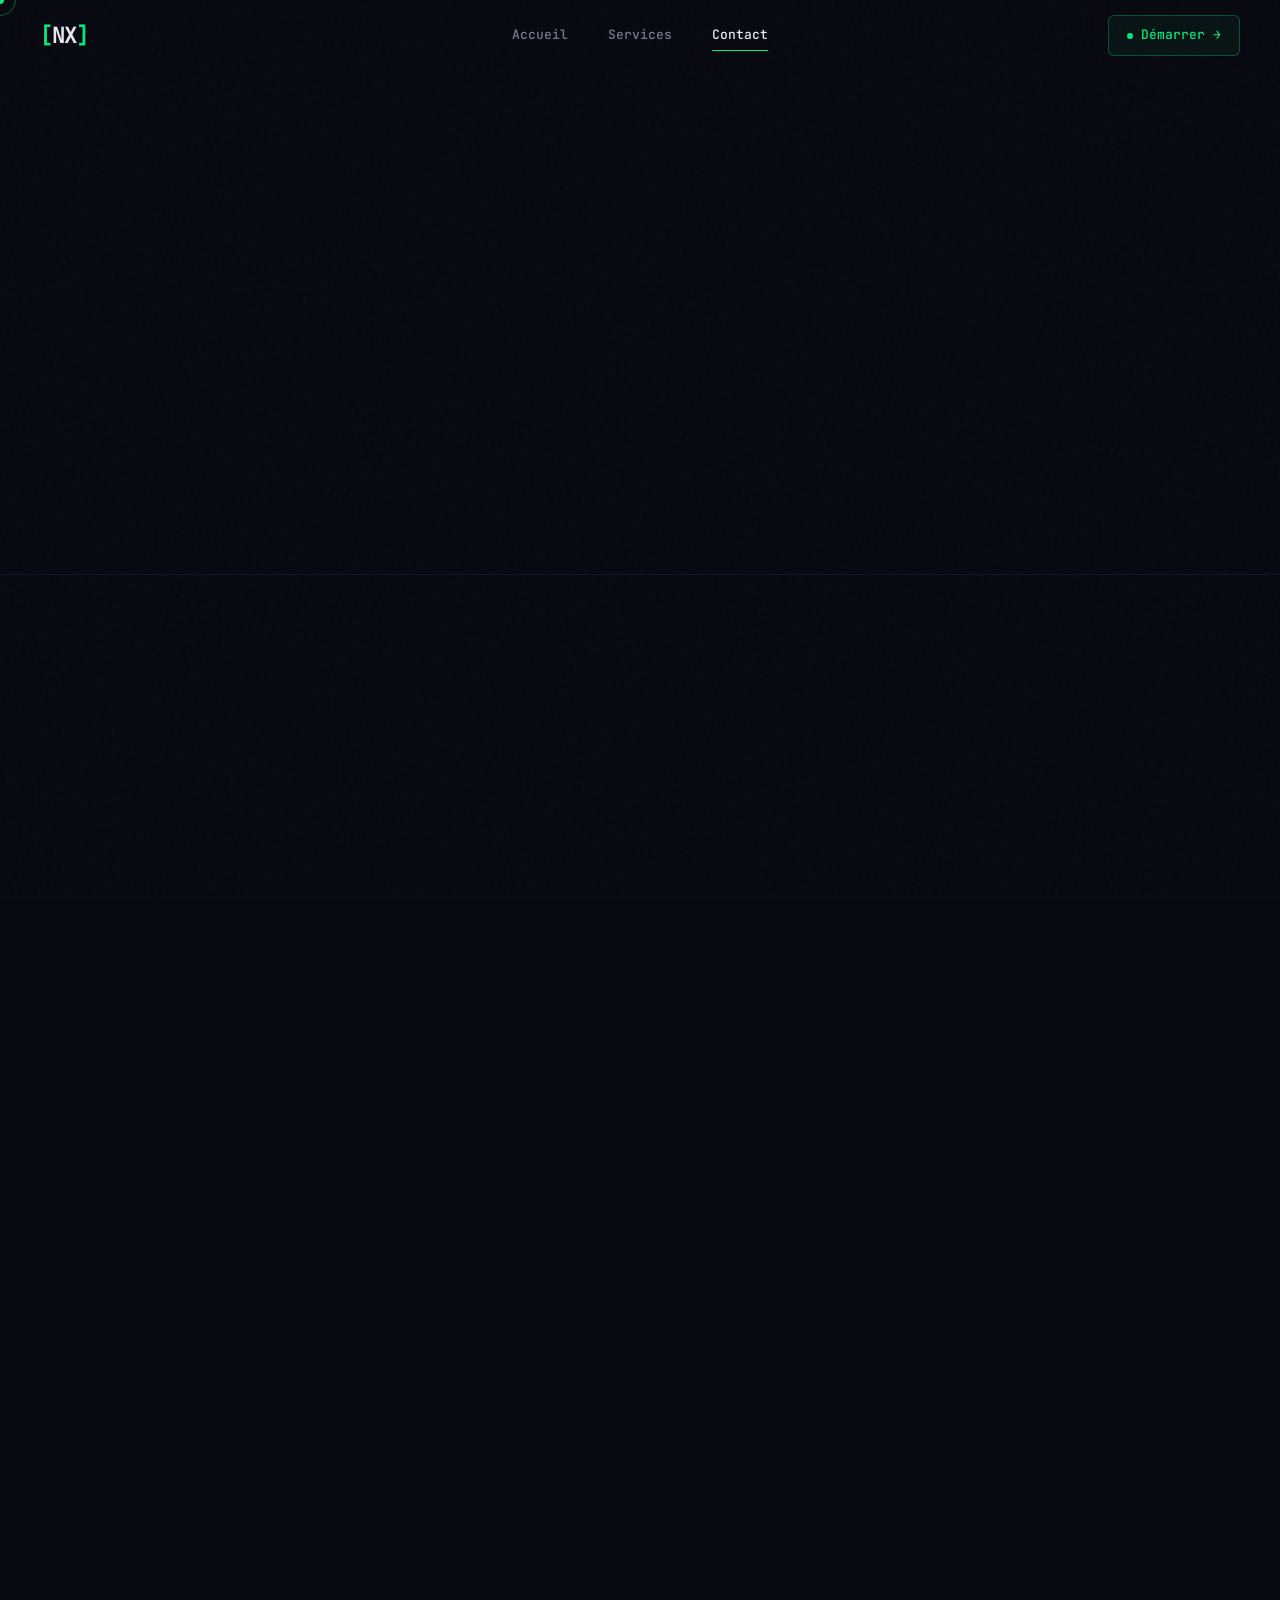
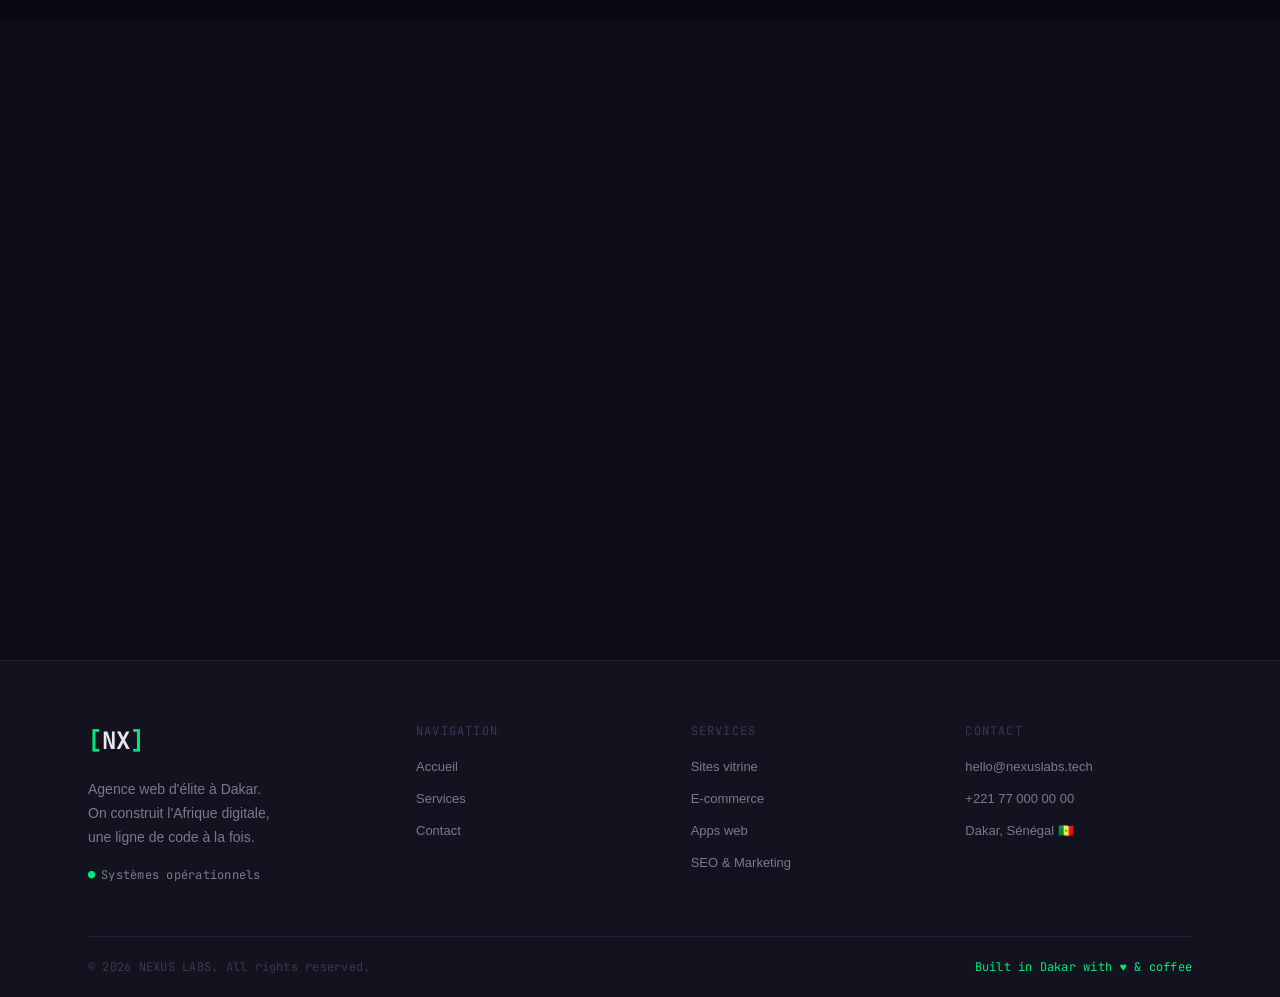
==== contact.html @ 418aa68a "Rename Contact.html to contact.html" ====
<!DOCTYPE html>
<html lang="fr">
<head>
  <meta charset="UTF-8"/>
  <meta name="viewport" content="width=device-width, initial-scale=1.0"/>
  <title>Contact — NEXUS LABS · Agence Web Dakar</title>
  <link rel="stylesheet" href="style.css"/>
  <link href="https://api.fontshare.com/v2/css?f[]=clash-display@400,500,600,700&f[]=cabinet-grotesk@300,400,500,700,800&display=swap" rel="stylesheet"/>
  <link href="https://fonts.googleapis.com/css2?family=JetBrains+Mono:wght@300;400;500;700&display=swap" rel="stylesheet"/>
</head>
<body>

<div class="cursor" id="cursor"></div>
<div class="cursor-follower" id="cursorFollower"></div>
<canvas id="bgCanvas"></canvas>
<div class="noise"></div>

<nav class="nav" id="nav">
  <a href="index.html" class="nav-logo"><span class="logo-bracket">[</span>NX<span class="logo-bracket">]</span></a>
  <div class="nav-center">
    <a href="index.html" class="nav-link">Accueil</a>
    <a href="services.html" class="nav-link">Services</a>
    <a href="contact.html" class="nav-link active">Contact</a>
  </div>
  <a href="contact.html" class="nav-cta"><span class="cta-dot"></span>Démarrer →</a>
  <button class="burger" id="burger">
    <div class="burger-lines"><span></span><span></span><span></span></div>
  </button>
</nav>

<div class="mobile-menu" id="mobileMenu">
  <div class="mobile-menu-inner">
    <a href="index.html" class="mob-link"><span class="mob-num">01.</span> Accueil</a>
    <a href="services.html" class="mob-link"><span class="mob-num">02.</span> Services</a>
    <a href="projets.html" class="mob-link"><span class="mob-num">03.</span> Projets</a>
    <a href="contact.html" class="mob-link"><span class="mob-num">04.</span> Contact</a>
    <a href="contact.html" class="mob-cta">Démarrer un projet →</a>
    <div class="mob-footer"><span class="mono-sm">hello@nexuslabs.tech</span></div>
  </div>
</div>

<!-- PAGE HERO -->
<section class="page-hero">
  <div class="container">
    <div class="ph-content">
      <div class="section-label reveal">
        <span class="mono-sm c-cyan">// contact</span>
        <span>Parlons de votre projet</span>
      </div>
      <h1 class="reveal delay-1">
        Construisons quelque chose<br/><em>d'extraordinaire.</em>
      </h1>
      <p class="ph-sub reveal delay-2">
        Réponse garantie sous 24h · Première consultation gratuite · Sans engagement
      </p>
    </div>
  </div>
</section>

<!-- CONTACT MAIN -->
<section class="section contact-section">
  <div class="container">
    <div class="contact-layout">

      <!-- FORM -->
      <div class="contact-form-box reveal">
        <div class="form-header">
          <span class="mono-sm c-green">// nouveau_projet.init()</span>
          <h3>Envoyez-nous un message</h3>
        </div>

        <form class="contact-form" id="contactForm" novalidate>
          <div class="field-row">
            <div class="field-group">
              <label class="field-label">
                <span class="mono-sm c-text2">prenom</span>
                <span class="req c-green">*</span>
              </label>
              <input type="text" name="prenom" placeholder="Votre prénom" required/>
            </div>
            <div class="field-group">
              <label class="field-label">
                <span class="mono-sm c-text2">nom</span>
                <span class="req c-green">*</span>
              </label>
              <input type="text" name="nom" placeholder="Votre nom" required/>
            </div>
          </div>

          <div class="field-group">
            <label class="field-label">
              <span class="mono-sm c-text2">email</span>
              <span class="req c-green">*</span>
            </label>
            <input type="email" name="email" placeholder="votre@email.com" required/>
          </div>

          <div class="field-group">
            <label class="field-label">
              <span class="mono-sm c-text2">telephone</span>
            </label>
            <input type="tel" name="tel" placeholder="+221 77 000 00 00"/>
          </div>

          <div class="field-group">
            <label class="field-label">
              <span class="mono-sm c-text2">service</span>
              <span class="req c-green">*</span>
            </label>
            <select name="service" required>
              <option value="" disabled selected>Choisir un service...</option>
              <option>Site vitrine</option>
              <option>E-commerce</option>
              <option>Application web</option>
              <option>SEO & Marketing</option>
              <option>Je ne sais pas encore</option>
            </select>
          </div>

          <div class="field-group">
            <label class="field-label">
              <span class="mono-sm c-text2">budget</span>
            </label>
            <select name="budget">
              <option value="" disabled selected>Fourchette budgétaire...</option>
              <option>250 000 – 500 000 FCFA</option>
              <option>500 000 – 1 000 000 FCFA</option>
              <option>Plus de 1 000 000 FCFA</option>
              <option>Je ne sais pas encore</option>
            </select>
          </div>

          <div class="field-group">
            <label class="field-label">
              <span class="mono-sm c-text2">message</span>
              <span class="req c-green">*</span>
            </label>
            <textarea name="message" rows="5" placeholder="Décrivez votre projet : votre activité, vos objectifs, ce que vous souhaitez accomplir..." required></textarea>
          </div>

          <button type="submit" class="btn btn-primary btn-full btn-lg" id="submitBtn">
            <span id="btnText">Envoyer le message</span>
            <svg viewBox="0 0 20 20" fill="none"><path d="M4 10h12M10 4l6 6-6 6" stroke="currentColor" stroke-width="1.8" stroke-linecap="round"/></svg>
          </button>
        </form>

        <div class="form-success" id="formSuccess">
          <div class="success-ring">
            <svg viewBox="0 0 60 60" fill="none"><circle cx="30" cy="30" r="28" stroke="var(--green)" stroke-width="2"/><path d="M18 30l9 9 15-18" stroke="var(--green)" stroke-width="2.5" stroke-linecap="round" stroke-linejoin="round"/></svg>
          </div>
          <h3>Message envoyé !</h3>
          <p>Notre équipe vous répondra dans les <span class="c-green">24 heures</span>. On a hâte de travailler avec vous.</p>
          <a href="index.html" class="btn btn-outline" style="margin-top:2rem">Retour à l'accueil</a>
        </div>
      </div>

      <!-- INFOS -->
      <div class="contact-sidebar">
        <div class="contact-info-block reveal delay-1">
          <div class="cib-icon">
            <svg viewBox="0 0 32 32" fill="none"><path d="M16 3a9 9 0 100 18A9 9 0 0016 3zm0 2a7 7 0 110 14A7 7 0 0116 5zM7 22c-2.8 1.8-4 4-4 6h26c0-2-1.2-4.2-4-6" stroke="currentColor" stroke-width="1.6"/></svg>
          </div>
          <div>
            <strong>Parler à un expert</strong>
            <p>Échangez directement avec notre équipe technique pour discuter de la faisabilité de votre projet.</p>
          </div>
        </div>

        <div class="contact-channels reveal delay-2">
          <a href="tel:+221770000000" class="channel-btn">
            <div class="channel-icon">
              <svg viewBox="0 0 24 24" fill="none"><path d="M22 16.9v3a2 2 0 01-2.2 2A19.8 19.8 0 012.1 4.2 2 2 0 014.1 2h3a2 2 0 012 1.7c.1 1 .4 2 .7 2.8a2 2 0 01-.4 2.1L8.1 9.9a16 16 0 006 6l1.3-1.3a2 2 0 012.1-.4c.8.4 1.8.6 2.8.7A2 2 0 0122 16.9z" stroke="currentColor" stroke-width="1.6"/></svg>
            </div>
            <div>
              <strong>Téléphone</strong>
              <span class="mono-sm">+221 77 000 00 00</span>
            </div>
            <span class="channel-arrow">→</span>
          </a>

          <a href="mailto:hello@nexuslabs.tech" class="channel-btn">
            <div class="channel-icon">
              <svg viewBox="0 0 24 24" fill="none"><path d="M4 4h16c1.1 0 2 .9 2 2v12c0 1.1-.9 2-2 2H4c-1.1 0-2-.9-2-2V6c0-1.1.9-2 2-2z" stroke="currentColor" stroke-width="1.6"/><path d="M22 6l-10 7L2 6" stroke="currentColor" stroke-width="1.6"/></svg>
            </div>
            <div>
              <strong>Email</strong>
              <span class="mono-sm">hello@nexuslabs.tech</span>
            </div>
            <span class="channel-arrow">→</span>
          </a>

          <a href="#" class="channel-btn">
            <div class="channel-icon">
              <svg viewBox="0 0 24 24" fill="none"><path d="M21 11.5a8.4 8.4 0 01-.9 3.8 8.5 8.5 0 01-7.6 4.7 8.4 8.4 0 01-3.8-.9L3 21l1.9-5.7a8.4 8.4 0 01-.9-3.8 8.5 8.5 0 014.7-7.6 8.4 8.4 0 013.8-.9h.5a8.5 8.5 0 018 8v.5z" stroke="currentColor" stroke-width="1.6"/></svg>
            </div>
            <div>
              <strong>WhatsApp</strong>
              <span class="mono-sm">Message instantané</span>
            </div>
            <span class="channel-arrow">→</span>
          </a>
        </div>

        <div class="availability-card reveal delay-3">
          <div class="avail-header mono-sm">
            <span class="c-green">●</span> Disponibilité actuelle
          </div>
          <div class="avail-body">
            <div class="avail-row">
              <span>Lundi – Vendredi</span>
              <span class="c-green mono-sm">08h – 18h</span>
            </div>
            <div class="avail-row">
              <span>Samedi</span>
              <span class="c-yellow mono-sm">09h – 14h</span>
            </div>
            <div class="avail-row">
              <span>Dimanche</span>
              <span class="c-text2 mono-sm">Fermé</span>
            </div>
          </div>
          <div class="avail-note mono-sm">
            ⚡ Réponse email garantie sous 24h
          </div>
        </div>

        <div class="location-card reveal delay-4">
          <div class="loc-header mono-sm c-text2">// location</div>
          <div class="loc-body">
            <svg viewBox="0 0 24 24" fill="none" width="18" height="18"><path d="M21 10c0 7-9 13-9 13s-9-6-9-13a9 9 0 1118 0z" stroke="var(--green)" stroke-width="1.6"/><circle cx="12" cy="10" r="3" stroke="var(--green)" stroke-width="1.6"/></svg>
            <span>Dakar, Sénégal 🇸🇳</span>
          </div>
          <p class="mono-sm" style="font-size:11px;color:var(--text2);margin-top:8px">Nous travaillons avec des clients partout en Afrique de l'Ouest et au-delà.</p>
        </div>
      </div>
    </div>
  </div>
</section>

<!-- FAQ -->
<section class="section faq-section">
  <div class="container">
    <div class="section-head">
      <div class="section-label reveal">
        <span class="mono-sm c-violet">// FAQ</span>
        <span>Questions fréquentes</span>
      </div>
      <h2 class="section-title reveal delay-1">On répond à<br/><em>tout.</em></h2>
    </div>
    <div class="faq-grid">
      <div class="faq-item reveal">
        <button class="faq-q" onclick="toggleFaq(this)">
          Combien de temps prend la création d'un site ?
          <span class="faq-ico">+</span>
        </button>
        <div class="faq-ans">
          <p>Site vitrine : 2–3 semaines. E-commerce : 3–5 semaines. Application sur-mesure : défini lors du kick-off. On respecte toujours les délais contractuels — c'est notre réputation.</p>
        </div>
      </div>
      <div class="faq-item reveal delay-1">
        <button class="faq-q" onclick="toggleFaq(this)">
          Je peux modifier mon site moi-même après livraison ?
          <span class="faq-ico">+</span>
        </button>
        <div class="faq-ans">
          <p>Absolument. Chaque site est livré avec un CMS intuitif. Formation complète incluse dans tous les forfaits. Vous n'avez besoin d'aucune compétence technique pour mettre à jour vos contenus.</p>
        </div>
      </div>
      <div class="faq-item reveal delay-2">
        <button class="faq-q" onclick="toggleFaq(this)">
          Vous acceptez le paiement en plusieurs fois ?
          <span class="faq-ico">+</span>
        </button>
        <div class="faq-ans">
          <p>Oui. Acompte 50% au démarrage, solde à la livraison. Pour les projets importants, un échelonnement en 3 paiements peut être négocié. On accepte Wave, Orange Money et virement bancaire.</p>
        </div>
      </div>
      <div class="faq-item reveal delay-3">
        <button class="faq-q" onclick="toggleFaq(this)">
          Travaillez-vous hors de Dakar / hors du Sénégal ?
          <span class="faq-ico">+</span>
        </button>
        <div class="faq-ans">
          <p>Oui. On travaille avec des clients dans tout le Sénégal et en Afrique de l'Ouest. Toute la coordination se fait via WhatsApp, Zoom ou Notion. La distance n'a jamais été un obstacle.</p>
        </div>
      </div>
      <div class="faq-item reveal delay-4">
        <button class="faq-q" onclick="toggleFaq(this)">
          Que comprend le support après livraison ?
          <span class="faq-ico">+</span>
        </button>
        <div class="faq-ans">
          <p>Chaque forfait inclut une période de support (1, 3 ou 12 mois selon le plan). On propose ensuite des contrats de maintenance mensuelle : mises à jour sécurité, backups, hébergement et modifications mineures.</p>
        </div>
      </div>
      <div class="faq-item reveal delay-5">
        <button class="faq-q" onclick="toggleFaq(this)">
          Mon site sera-t-il visible sur Google rapidement ?
          <span class="faq-ico">+</span>
        </button>
        <div class="faq-ans">
          <p>Le SEO de base est inclus dans tous les forfaits (structure, balises, sitemap, vitesse). Pour des résultats en première page, notre service SEO mensuel optimise et propulse votre site progressivement.</p>
        </div>
      </div>
    </div>
  </div>
</section>

<footer class="footer">
  <div class="container">
    <div class="footer-grid">
      <div class="footer-brand">
        <div class="foot-logo"><span class="logo-bracket">[</span>NX<span class="logo-bracket">]</span></div>
        <p>Agence web d'élite à Dakar.<br/>On construit l'Afrique digitale,<br/>une ligne de code à la fois.</p>
        <div class="foot-badge mono-sm"><span class="c-green">●</span> Systèmes opérationnels</div>
      </div>
      <div class="footer-col">
        <div class="foot-label mono-sm">Navigation</div>
        <a href="index.html">Accueil</a><a href="services.html">Services</a><a href="contact.html">Contact</a>
      </div>
      <div class="footer-col">
        <div class="foot-label mono-sm">Services</div>
        <a href="services.html">Sites vitrine</a><a href="services.html">E-commerce</a><a href="services.html">Apps web</a><a href="services.html">SEO & Marketing</a>
      </div>
      <div class="footer-col">
        <div class="foot-label mono-sm">Contact</div>
        <a href="mailto:hello@nexuslabs.tech">hello@nexuslabs.tech</a>
        <a href="tel:+221770000000">+221 77 000 00 00</a>
        <span>Dakar, Sénégal 🇸🇳</span>
      </div>
    </div>
    <div class="footer-bottom">
      <span class="mono-sm">© 2026 NEXUS LABS. All rights reserved.</span>
      <span class="mono-sm c-green">Built in Dakar with ♥ &amp; coffee</span>
    </div>
  </div>
</footer>

<script src="main.js"></script>
</body>
</html>
---- style.css ----
/* =====================================================
   NEXUS LABS — style.css
   Aesthetic: Cyber-noir · Dev Studio Elite · Dakar
   Fonts: Clash Display + Cabinet Grotesk + JetBrains Mono
   ===================================================== */

:root {
  --bg:       #080810;
  --bg2:      #0d0d18;
  --bg3:      #111120;
  --surface:  #13131f;
  --surface2: #1a1a2a;
  --surface3: #20202e;
  --green:    #00e87a;
  --green2:   #00ff88;
  --cyan:     #00cfff;
  --violet:   #7c6af7;
  --violet2:  #a594ff;
  --yellow:   #ffd166;
  --red:      #ff4e6a;
  --text:     #e8e6f0;
  --text2:    #7a7890;
  --text3:    #3a3850;
  --border:   rgba(124,106,247,0.12);
  --border2:  rgba(124,106,247,0.25);
  --glow-g:   rgba(0,232,122,0.15);
  --glow-v:   rgba(124,106,247,0.15);
  --glow-c:   rgba(0,207,255,0.15);
}

*, *::before, *::after { box-sizing: border-box; margin: 0; padding: 0; }
html { scroll-behavior: smooth; }

body {
  background: var(--bg);
  color: var(--text);
  font-family: 'Cabinet Grotesk', 'DM Sans', sans-serif;
  font-size: 16px;
  line-height: 1.7;
  overflow-x: hidden;
  cursor: none;
}

@media (max-width: 768px) { body { cursor: auto; } }

a { color: inherit; text-decoration: none; }
img { max-width: 100%; }
pre { font-family: 'JetBrains Mono', monospace; }

/* TYPOGRAPHY */
h1, h2, h3, h4 {
  font-family: 'Clash Display', 'Cabinet Grotesk', sans-serif;
  line-height: 1.1;
  color: var(--text);
}
h1 { font-size: clamp(2.6rem, 6vw, 5rem); font-weight: 700; letter-spacing: -2px; }
h2 { font-size: clamp(2rem, 4vw, 3.2rem); font-weight: 600; letter-spacing: -1px; }
h3 { font-size: 1.4rem; font-weight: 600; }
h4 { font-size: 1.1rem; font-weight: 600; }
em { font-style: normal; color: var(--green); }

.mono-sm { font-family: 'JetBrains Mono', monospace; font-size: 12px; letter-spacing: 0.02em; }
.c-green  { color: var(--green); }
.c-cyan   { color: var(--cyan); }
.c-violet { color: var(--violet); }
.c-yellow { color: var(--yellow); }
.c-text2  { color: var(--text2); }

/* ============ CUSTOM CURSOR ============ */
.cursor {
  width: 8px; height: 8px;
  background: var(--green);
  border-radius: 50%;
  position: fixed;
  pointer-events: none;
  z-index: 9999;
  transform: translate(-50%, -50%);
  transition: transform 0.1s, background 0.2s, width 0.2s, height 0.2s;
  mix-blend-mode: screen;
}
.cursor-follower {
  width: 32px; height: 32px;
  border: 1px solid rgba(0,232,122,0.4);
  border-radius: 50%;
  position: fixed;
  pointer-events: none;
  z-index: 9998;
  transform: translate(-50%, -50%);
  transition: transform 0.15s ease-out, border-color 0.2s;
}
body:has(a:hover) .cursor { background: var(--cyan); width: 12px; height: 12px; }
body:has(a:hover) .cursor-follower { border-color: rgba(0,207,255,0.5); width: 44px; height: 44px; }
body:has(.btn:hover) .cursor { background: var(--violet); }

/* ============ CANVAS ============ */
#bgCanvas {
  position: fixed;
  inset: 0;
  z-index: 0;
  pointer-events: none;
  opacity: 0.6;
}

/* ============ NOISE ============ */
.noise {
  position: fixed;
  inset: 0;
  z-index: 1;
  pointer-events: none;
  opacity: 0.025;
  background-image: url("data:image/svg+xml,%3Csvg viewBox='0 0 256 256' xmlns='http://www.w3.org/2000/svg'%3E%3Cfilter id='n'%3E%3CfeTurbulence type='fractalNoise' baseFrequency='0.9' numOctaves='4' stitchTiles='stitch'/%3E%3C/filter%3E%3Crect width='100%25' height='100%25' filter='url(%23n)'/%3E%3C/svg%3E");
}

/* ============ CONTAINER ============ */
.container {
  max-width: 1160px;
  margin: 0 auto;
  padding: 0 28px;
  position: relative;
  z-index: 2;
}

/* ============ NAV ============ */
.nav {
  position: fixed;
  top: 0; left: 0; right: 0;
  z-index: 200;
  display: flex;
  align-items: center;
  height: 72px;
  padding: 0 40px;
  background: rgba(8,8,16,0);
  border-bottom: 1px solid transparent;
  transition: all 0.4s ease;
}

.nav.scrolled {
  background: rgba(8,8,16,0.92);
  border-bottom-color: var(--border);
  backdrop-filter: blur(20px);
}

.nav-logo {
  font-family: 'JetBrains Mono', monospace;
  font-size: 1.4rem;
  font-weight: 700;
  color: var(--text);
  letter-spacing: -1px;
  margin-right: auto;
}
.logo-bracket { color: var(--green); }

.nav-center {
  position: absolute;
  left: 50%;
  transform: translateX(-50%);
  display: flex;
  gap: 40px;
}

.nav-link {
  font-size: 13px;
  font-weight: 500;
  color: var(--text2);
  position: relative;
  transition: color 0.2s;
  font-family: 'JetBrains Mono', monospace;
}
.nav-link::after {
  content: '';
  position: absolute;
  bottom: -4px; left: 0;
  width: 0; height: 1px;
  background: var(--green);
  transition: width 0.25s;
}
.nav-link:hover, .nav-link.active { color: var(--text); }
.nav-link.active::after, .nav-link:hover::after { width: 100%; }

.nav-cta {
  display: flex;
  align-items: center;
  gap: 8px;
  font-size: 13px;
  font-weight: 500;
  font-family: 'JetBrains Mono', monospace;
  color: var(--green);
  border: 1px solid rgba(0,232,122,0.3);
  padding: 8px 18px;
  border-radius: 6px;
  transition: all 0.2s;
  background: rgba(0,232,122,0.05);
}
.nav-cta:hover {
  background: rgba(0,232,122,0.12);
  border-color: var(--green);
  box-shadow: 0 0 20px rgba(0,232,122,0.15);
}
.cta-dot {
  width: 6px; height: 6px;
  background: var(--green);
  border-radius: 50%;
  animation: pulse-dot 2s ease-in-out infinite;
}
@keyframes pulse-dot {
  0%, 100% { opacity: 1; box-shadow: 0 0 4px var(--green); }
  50% { opacity: 0.5; box-shadow: none; }
}

.burger {
  display: none;
  background: none;
  border: 1px solid var(--border2);
  border-radius: 6px;
  padding: 8px;
  cursor: none;
  margin-left: 16px;
}
.burger-lines { display: flex; flex-direction: column; gap: 4px; }
.burger span { display: block; width: 18px; height: 1.5px; background: var(--text); transition: transform 0.25s, opacity 0.25s; }
.burger.open span:nth-child(1) { transform: translateY(5.5px) rotate(45deg); }
.burger.open span:nth-child(2) { opacity: 0; }
.burger.open span:nth-child(3) { transform: translateY(-5.5px) rotate(-45deg); }

/* MOBILE MENU */
.mobile-menu {
  position: fixed;
  top: 72px; left: 0; right: 0; bottom: 0;
  background: var(--bg2);
  z-index: 190;
  transform: translateX(100%);
  transition: transform 0.35s cubic-bezier(0.4,0,0.2,1);
  border-top: 1px solid var(--border);
}
.mobile-menu.open { transform: translateX(0); }
.mobile-menu-inner {
  padding: 32px 28px;
  display: flex;
  flex-direction: column;
  gap: 4px;
  height: 100%;
}
.mob-link {
  display: flex;
  align-items: center;
  gap: 16px;
  padding: 16px 0;
  font-size: 1.6rem;
  font-family: 'Clash Display', sans-serif;
  font-weight: 600;
  color: var(--text2);
  border-bottom: 1px solid var(--border);
  transition: color 0.2s;
}
.mob-link:hover { color: var(--text); }
.mob-num { font-family: 'JetBrains Mono', monospace; font-size: 13px; color: var(--green); }
.mob-cta {
  display: inline-block;
  margin-top: 24px;
  color: var(--green);
  font-size: 1rem;
  font-weight: 600;
  font-family: 'JetBrains Mono', monospace;
}
.mob-footer {
  margin-top: auto;
  padding-top: 24px;
  color: var(--text2);
  display: flex;
  flex-direction: column;
  gap: 6px;
}

/* ============ HERO ============ */
.hero {
  position: relative;
  min-height: 100vh;
  display: flex;
  flex-direction: column;
  justify-content: center;
  padding: 100px 28px 60px;
  overflow: hidden;
  z-index: 2;
}

.hero-code-bg {
  position: absolute;
  inset: 0;
  overflow: hidden;
  pointer-events: none;
  opacity: 0.04;
  font-family: 'JetBrains Mono', monospace;
  font-size: 12px;
  color: var(--green);
  line-height: 1.8;
  white-space: pre;
  padding: 80px 20px;
  background: none;
}

.hero-content {
  max-width: 760px;
  position: relative;
  z-index: 3;
}

.hero-tag {
  display: inline-flex;
  align-items: center;
  gap: 10px;
  background: var(--surface);
  border: 1px solid var(--border2);
  border-radius: 100px;
  padding: 7px 16px 7px 12px;
  margin-bottom: 32px;
}
.tag-dot { width: 7px; height: 7px; background: var(--green); border-radius: 50%; box-shadow: 0 0 8px var(--green); }
.tag-status { font-family: 'JetBrains Mono', monospace; font-size: 11px; color: var(--green); margin-left: 4px; }

/* GLITCH */
.glitch-wrapper { margin-bottom: 24px; }

.hero-title {
  font-size: clamp(3rem, 7vw, 5.5rem);
  font-weight: 700;
  line-height: 1.06;
  letter-spacing: -2.5px;
  position: relative;
  display: block;
}

.accent-line {
  -webkit-text-stroke: 1.5px var(--green);
  color: transparent;
  transition: color 0.3s;
}
.accent-line:hover {
  color: var(--green);
  -webkit-text-stroke: 0px;
}

.hero-title[data-text]:hover::before,
.hero-title[data-text]:hover::after {
  content: attr(data-text);
  position: absolute;
  top: 0; left: 0;
  width: 100%; height: 100%;
}
.hero-title:hover::before {
  color: var(--cyan);
  animation: glitch1 0.3s infinite;
  clip-path: polygon(0 0, 100% 0, 100% 45%, 0 45%);
}
.hero-title:hover::after {
  color: var(--violet);
  animation: glitch2 0.3s infinite;
  clip-path: polygon(0 55%, 100% 55%, 100% 100%, 0 100%);
}

@keyframes glitch1 {
  0% { transform: translate(0); }
  25% { transform: translate(-3px, 1px); }
  50% { transform: translate(2px, -1px); }
  75% { transform: translate(-1px, 2px); }
  100% { transform: translate(0); }
}
@keyframes glitch2 {
  0% { transform: translate(0); }
  25% { transform: translate(3px, -1px); }
  50% { transform: translate(-2px, 1px); }
  75% { transform: translate(1px, -2px); }
  100% { transform: translate(0); }
}

.hero-sub {
  font-size: 1.1rem;
  color: var(--text2);
  font-weight: 300;
  margin-bottom: 40px;
  line-height: 1.8;
}

.typed-text {
  color: var(--green);
  font-size: 13px;
}

.hero-actions {
  display: flex;
  gap: 14px;
  flex-wrap: wrap;
  margin-bottom: 60px;
}

/* TERMINAL */
.hero-terminal {
  position: absolute;
  right: 40px;
  top: 50%;
  transform: translateY(-50%);
  width: 380px;
  z-index: 3;
}

.terminal {
  background: var(--surface);
  border: 1px solid var(--border2);
  border-radius: 12px;
  overflow: hidden;
  box-shadow: 0 24px 80px rgba(0,0,0,0.6), 0 0 40px rgba(0,232,122,0.06);
}

.term-bar {
  background: var(--surface2);
  border-bottom: 1px solid var(--border);
  padding: 12px 16px;
  display: flex;
  align-items: center;
  gap: 8px;
}
.term-dot { width: 10px; height: 10px; border-radius: 50%; }
.term-dot.red { background: #ff5f57; }
.term-dot.yellow { background: #febc2e; }
.term-dot.green { background: #28c840; }
.term-title { margin-left: 8px; color: var(--text2); }

.term-body { padding: 16px 18px; display: flex; flex-direction: column; gap: 8px; }
.term-line { font-family: 'JetBrains Mono', monospace; font-size: 12px; display: flex; gap: 8px; align-items: center; }
.term-prompt { color: var(--green); flex-shrink: 0; }
.term-cmd { color: var(--text); }
.term-line.out { padding-left: 16px; }
.c-yellow { color: var(--yellow); }
.term-blink { animation: blink 1s step-end infinite; }
@keyframes blink { 0%,100%{opacity:1} 50%{opacity:0} }
.blink-line { animation: fadeIn 0.5s ease 2s both; }
@keyframes fadeIn { from{opacity:0;transform:translateY(4px)} to{opacity:1;transform:none} }

/* HERO METRICS */
.hero-metrics {
  display: flex;
  align-items: center;
  gap: 28px;
  flex-wrap: wrap;
}

.metric-pill { display: flex; flex-direction: column; }
.mpill-n { font-family: 'Clash Display', sans-serif; font-size: 1.8rem; font-weight: 700; line-height: 1; }
.mpill-l { font-size: 11px; color: var(--text2); margin-top: 4px; text-transform: uppercase; letter-spacing: 0.08em; font-family: 'JetBrains Mono', monospace; }
.metric-sep { font-size: 1.5rem; color: var(--text3); }

/* SCROLL HINT */
.scroll-hint {
  position: absolute;
  bottom: 32px;
  left: 28px;
  display: flex;
  align-items: center;
  gap: 12px;
  color: var(--text2);
  font-size: 11px;
  font-family: 'JetBrains Mono', monospace;
  letter-spacing: 0.1em;
}
.scroll-line {
  width: 40px; height: 1px;
  background: linear-gradient(90deg, var(--green), transparent);
  animation: scroll-pulse 2s ease-in-out infinite;
}
@keyframes scroll-pulse {
  0%, 100% { width: 40px; opacity: 1; }
  50% { width: 60px; opacity: 0.5; }
}

/* ============ MARQUEE ============ */
.marquee-wrap {
  overflow: hidden;
  border-top: 1px solid var(--border);
  border-bottom: 1px solid var(--border);
  background: var(--surface);
  padding: 14px 0;
  position: relative;
  z-index: 2;
}
.marquee-track {
  display: flex;
  gap: 40px;
  width: max-content;
  animation: marquee 30s linear infinite;
  font-family: 'JetBrains Mono', monospace;
  font-size: 12px;
  text-transform: uppercase;
  letter-spacing: 0.1em;
  color: var(--text2);
  align-items: center;
}
.marquee-track .sep { color: var(--green); font-size: 8px; }
@keyframes marquee { 0%{transform:translateX(0)} 100%{transform:translateX(-50%)} }
.marquee-wrap:hover .marquee-track { animation-play-state: paused; }

/* ============ SECTIONS ============ */
.section { padding: 100px 0; position: relative; z-index: 2; }

.section-head { margin-bottom: 60px; }
.section-head.center { text-align: center; }

.section-label {
  display: inline-flex;
  align-items: center;
  gap: 10px;
  margin-bottom: 16px;
  font-size: 13px;
  color: var(--text2);
}

.section-title {
  font-size: clamp(2rem, 4vw, 3.2rem);
  font-weight: 600;
  letter-spacing: -1px;
}

/* ============ SERVICE CARDS ============ */
.srv-grid {
  display: grid;
  grid-template-columns: repeat(2, 1fr);
  gap: 1px;
  background: var(--border);
  border: 1px solid var(--border);
  border-radius: 16px;
  overflow: hidden;
}

.srv-card {
  background: var(--surface);
  padding: 40px 36px;
  position: relative;
  transition: background 0.3s;
  overflow: hidden;
}
.srv-card::before {
  content: attr(data-index);
  position: absolute;
  top: -10px; right: 20px;
  font-family: 'Clash Display', sans-serif;
  font-size: 8rem;
  font-weight: 800;
  color: rgba(124,106,247,0.04);
  line-height: 1;
  pointer-events: none;
  transition: color 0.3s;
}
.srv-card:hover { background: var(--surface2); }
.srv-card:hover::before { color: rgba(124,106,247,0.08); }

.srv-top {
  display: flex;
  justify-content: space-between;
  align-items: flex-start;
  margin-bottom: 20px;
}
.srv-icon { width: 48px; height: 48px; color: var(--green); }
.srv-icon svg { width: 100%; height: 100%; }
.srv-num { color: var(--text3); }

.srv-card h3 { font-size: 1.25rem; margin-bottom: 12px; }
.srv-card p { font-size: 14px; color: var(--text2); line-height: 1.7; margin-bottom: 20px; }

.srv-tags { display: flex; gap: 6px; flex-wrap: wrap; margin-bottom: 20px; }
.srv-tags span {
  font-family: 'JetBrains Mono', monospace;
  font-size: 10px;
  padding: 4px 10px;
  border: 1px solid var(--border2);
  border-radius: 4px;
  color: var(--text2);
  background: var(--surface2);
}

.srv-link {
  font-family: 'JetBrains Mono', monospace;
  font-size: 12px;
  color: var(--green);
  display: inline-flex;
  gap: 4px;
  transition: gap 0.2s;
}
.srv-link:hover { gap: 8px; }

/* ============ STATS BAND ============ */
.stats-band {
  background: var(--surface);
  border-top: 1px solid var(--border);
  border-bottom: 1px solid var(--border);
  padding: 60px 0;
  position: relative;
  z-index: 2;
}
.stats-row {
  display: flex;
  align-items: center;
  justify-content: space-between;
  flex-wrap: wrap;
  gap: 32px;
}
.stat-block { text-align: center; }
.stat-num {
  font-family: 'Clash Display', sans-serif;
  font-size: clamp(2.5rem, 5vw, 4rem);
  font-weight: 700;
  color: var(--green);
  line-height: 1;
  letter-spacing: -2px;
}
.stat-lbl { font-size: 13px; color: var(--text2); margin-top: 6px; }
.stat-divider { width: 1px; height: 50px; background: var(--border2); }

/* ============ PROCESS ============ */
.process { background: var(--bg2); }

.process-timeline {
  display: grid;
  grid-template-columns: repeat(4, 1fr);
  gap: 0;
  position: relative;
}

.process-line {
  position: absolute;
  top: 24px;
  left: 8%;
  right: 8%;
  height: 1px;
  background: linear-gradient(90deg, var(--green), var(--cyan), var(--violet), var(--yellow));
  opacity: 0.3;
  z-index: 0;
}

.proc-step {
  display: flex;
  flex-direction: column;
  align-items: center;
  position: relative;
  z-index: 1;
  padding: 0 12px;
}

.proc-num {
  width: 48px; height: 48px;
  border: 1px solid var(--border2);
  border-radius: 50%;
  background: var(--bg);
  display: flex;
  align-items: center;
  justify-content: center;
  font-family: 'JetBrains Mono', monospace;
  font-size: 13px;
  color: var(--green);
  margin-bottom: 24px;
  flex-shrink: 0;
  box-shadow: 0 0 20px rgba(0,232,122,0.1);
}

.proc-card {
  background: var(--surface);
  border: 1px solid var(--border);
  border-radius: 12px;
  padding: 24px 20px;
  width: 100%;
  text-align: center;
  transition: border-color 0.3s, box-shadow 0.3s;
}
.proc-card:hover {
  border-color: var(--border2);
  box-shadow: 0 8px 40px rgba(0,0,0,0.4);
}

.proc-tag {
  color: var(--text3);
  display: block;
  margin-bottom: 8px;
}

.proc-card h4 { font-size: 1rem; margin-bottom: 10px; }
.proc-card p { font-size: 13px; color: var(--text2); line-height: 1.6; }

/* ============ TESTIMONIALS ============ */
.testi-grid {
  display: grid;
  grid-template-columns: repeat(3, 1fr);
  gap: 20px;
}

.testi-card {
  background: var(--surface);
  border: 1px solid var(--border);
  border-radius: 16px;
  padding: 32px;
  position: relative;
  transition: border-color 0.3s, transform 0.3s;
}
.testi-card:hover {
  border-color: var(--border2);
  transform: translateY(-4px);
}

.testi-quote {
  font-size: 5rem;
  font-family: 'Clash Display', sans-serif;
  color: var(--green);
  opacity: 0.15;
  line-height: 0.6;
  margin-bottom: 16px;
}

.testi-card p {
  font-size: 14px;
  color: var(--text2);
  line-height: 1.8;
  margin-bottom: 24px;
  font-style: italic;
}

.testi-meta {
  display: flex;
  align-items: center;
  gap: 12px;
}
.testi-av {
  width: 40px; height: 40px;
  border-radius: 50%;
  background: color-mix(in srgb, var(--av-color) 15%, transparent);
  border: 1px solid color-mix(in srgb, var(--av-color) 40%, transparent);
  display: flex;
  align-items: center;
  justify-content: center;
  font-size: 12px;
  font-weight: 700;
  color: var(--av-color);
  flex-shrink: 0;
}
.testi-meta strong { display: block; font-size: 13px; }
.testi-meta span { font-size: 11px; color: var(--text2); font-family: 'JetBrains Mono', monospace; }
.stars { margin-left: auto; color: var(--yellow); font-size: 11px; letter-spacing: 1px; }

/* ============ TECH SECTION ============ */
.tech-grid {
  display: flex;
  flex-wrap: wrap;
  gap: 10px;
  justify-content: center;
}

.tech-item {
  font-family: 'JetBrains Mono', monospace;
  font-size: 13px;
  padding: 10px 20px;
  border: 1px solid var(--border);
  border-radius: 6px;
  color: var(--text2);
  background: var(--surface);
  transition: all 0.2s;
  cursor: default;
}
.tech-item:hover {
  border-color: var(--green);
  color: var(--green);
  background: rgba(0,232,122,0.05);
  box-shadow: 0 0 14px rgba(0,232,122,0.1);
}

/* ============ BUTTONS ============ */
.btn {
  display: inline-flex;
  align-items: center;
  gap: 10px;
  font-family: 'Cabinet Grotesk', sans-serif;
  font-size: 14px;
  font-weight: 600;
  padding: 13px 26px;
  border-radius: 8px;
  border: 1px solid transparent;
  cursor: none;
  transition: all 0.2s;
  white-space: nowrap;
}
.btn svg { width: 18px; height: 18px; }
@media(max-width:768px) { .btn { cursor: pointer; } }

.btn-primary {
  background: var(--green);
  color: var(--bg);
  border-color: var(--green);
  font-weight: 700;
}
.btn-primary:hover {
  background: var(--green2);
  transform: translateY(-2px);
  box-shadow: 0 8px 30px rgba(0,232,122,0.3);
}

.btn-outline {
  background: transparent;
  color: var(--text);
  border-color: var(--border2);
}
.btn-outline:hover {
  border-color: var(--green);
  color: var(--green);
  background: rgba(0,232,122,0.05);
  transform: translateY(-2px);
}

.btn-lg { padding: 16px 32px; font-size: 15px; }
.btn-full { width: 100%; justify-content: center; }

/* ============ CTA SECTION ============ */
.cta-section {
  position: relative;
  padding: 120px 0;
  overflow: hidden;
  z-index: 2;
  border-top: 1px solid var(--border);
}
.cta-glow {
  position: absolute;
  width: 600px; height: 600px;
  background: radial-gradient(circle, rgba(0,232,122,0.08), transparent 70%);
  top: 50%; left: 50%;
  transform: translate(-50%, -50%);
  pointer-events: none;
}
.cta-inner {
  text-align: center;
  max-width: 640px;
  margin: 0 auto;
  position: relative;
  z-index: 2;
}
.cta-tag {
  display: inline-flex;
  align-items: center;
  gap: 8px;
  color: var(--text2);
  margin-bottom: 24px;
}
.pulsing {
  width: 8px; height: 8px;
  background: var(--green);
  border-radius: 50%;
  box-shadow: 0 0 0 0 rgba(0,232,122,0.5);
  animation: pulse-ring 2s ease-in-out infinite;
}
@keyframes pulse-ring {
  0% { box-shadow: 0 0 0 0 rgba(0,232,122,0.5); }
  70% { box-shadow: 0 0 0 10px rgba(0,232,122,0); }
  100% { box-shadow: 0 0 0 0 rgba(0,232,122,0); }
}
.cta-inner h2 { margin-bottom: 16px; }
.cta-inner p { color: var(--text2); margin-bottom: 36px; font-size: 1.05rem; }
.cta-actions { display: flex; gap: 14px; justify-content: center; flex-wrap: wrap; }

/* ============ FOOTER ============ */
.footer {
  background: var(--surface);
  border-top: 1px solid var(--border);
  padding: 60px 0 0;
  position: relative;
  z-index: 2;
}
.footer-grid {
  display: grid;
  grid-template-columns: 280px repeat(3, 1fr);
  gap: 48px;
  padding-bottom: 48px;
  border-bottom: 1px solid var(--border);
}
.footer-brand p { font-size: 14px; color: var(--text2); line-height: 1.7; margin-top: 16px; }
.foot-logo {
  font-family: 'JetBrains Mono', monospace;
  font-size: 1.5rem;
  font-weight: 700;
  color: var(--text);
}
.foot-badge {
  display: inline-flex;
  align-items: center;
  gap: 6px;
  margin-top: 16px;
  color: var(--text2);
}
.footer-col { display: flex; flex-direction: column; gap: 10px; }
.foot-label { color: var(--text3); margin-bottom: 4px; text-transform: uppercase; letter-spacing: 0.1em; }
.footer-col a, .footer-col span { font-size: 13px; color: var(--text2); transition: color 0.2s; }
.footer-col a:hover { color: var(--green); }
.footer-bottom {
  display: flex;
  justify-content: space-between;
  align-items: center;
  padding: 20px 0;
  flex-wrap: wrap;
  gap: 8px;
  color: var(--text3);
}

/* ============ PAGE HERO ============ */
.page-hero {
  position: relative;
  padding: 140px 0 72px;
  z-index: 2;
  border-bottom: 1px solid var(--border);
}
.ph-content { max-width: 700px; }
.ph-content h1 { margin: 16px 0 0; }
.ph-sub {
  font-size: 1.1rem;
  color: var(--text2);
  font-weight: 300;
  margin-top: 20px;
}

/* ============ SERVICE DETAIL ============ */
.srv-detail { padding: 60px 0; }
.srv-detail-header { display: flex; align-items: center; gap: 16px; margin-bottom: 36px; }
.srv-detail-num { font-size: 13px; }
.srv-badge {
  display: inline-block;
  font-family: 'JetBrains Mono', monospace;
  font-size: 11px;
  padding: 5px 14px;
  border: 1px solid var(--border2);
  border-radius: 4px;
  color: var(--green);
  background: rgba(0,232,122,0.06);
}
.srv-badge[style*="--badge-color:var(--cyan)"] { color: var(--cyan); background: rgba(0,207,255,0.06); }
.srv-badge[style*="--badge-color:var(--violet)"] { color: var(--violet); background: rgba(124,106,247,0.06); }
.srv-badge[style*="--badge-color:var(--yellow)"] { color: var(--yellow); background: rgba(255,209,102,0.06); }

.srv-detail-body { display: grid; grid-template-columns: 1fr 1fr; gap: 60px; align-items: center; }
.srv-detail-body.reverse { direction: rtl; }
.srv-detail-body.reverse > * { direction: ltr; }

.srv-detail-left h2 { margin-bottom: 16px; }
.srv-detail-left p { font-size: 15px; color: var(--text2); margin-bottom: 28px; line-height: 1.8; }

.srv-features { display: flex; flex-direction: column; gap: 10px; margin-bottom: 32px; }
.srv-feat {
  display: flex;
  align-items: center;
  gap: 10px;
  font-size: 14px;
  color: var(--text2);
}
.feat-icon { font-size: 12px; flex-shrink: 0; }

.srv-price-row { display: flex; align-items: center; gap: 20px; flex-wrap: wrap; }
.price-tag { display: flex; flex-direction: column; }
.price-tag strong { font-family: 'Clash Display', sans-serif; font-size: 1.5rem; font-weight: 700; color: var(--text); }

/* CODE BLOCK */
.code-block {
  background: var(--surface);
  border: 1px solid var(--border2);
  border-radius: 12px;
  overflow: hidden;
  box-shadow: 0 20px 60px rgba(0,0,0,0.5), 0 0 0 1px rgba(255,255,255,0.02) inset;
}
.code-header {
  background: var(--surface2);
  border-bottom: 1px solid var(--border);
  padding: 12px 16px;
  display: flex;
  align-items: center;
  gap: 7px;
}
.cb-dot { width: 10px; height: 10px; border-radius: 50%; }
.cb-dot.red{background:#ff5f57} .cb-dot.yellow{background:#febc2e} .cb-dot.green{background:#28c840}
.code-header .mono-sm { margin-left: 8px; color: var(--text2); }
.code-content {
  padding: 20px 20px;
  font-family: 'JetBrains Mono', monospace;
  font-size: 12.5px;
  line-height: 1.8;
  color: var(--text);
  overflow-x: auto;
}
.code-content code { color: var(--text); }

.srv-divider {
  height: 1px;
  background: linear-gradient(90deg, transparent, var(--border2), transparent);
}

/* ============ PLANS ============ */
.plans-section { background: var(--bg2); }
.plans-grid {
  display: grid;
  grid-template-columns: repeat(3, 1fr);
  gap: 20px;
  align-items: start;
}
.plan-card {
  background: var(--surface);
  border: 1px solid var(--border);
  border-radius: 16px;
  padding: 36px 28px;
  position: relative;
  transition: all 0.3s;
}
.plan-card:hover { transform: translateY(-4px); box-shadow: 0 20px 60px rgba(0,0,0,0.4); }
.plan-hot {
  border-color: rgba(0,232,122,0.4);
  background: var(--bg3);
  transform: translateY(-8px);
  box-shadow: 0 0 40px rgba(0,232,122,0.08);
}
.plan-hot:hover { transform: translateY(-12px); }
.plan-badge-top {
  position: absolute;
  top: -14px;
  left: 50%;
  transform: translateX(-50%);
  background: var(--green);
  color: var(--bg);
  padding: 4px 16px;
  border-radius: 100px;
  white-space: nowrap;
  font-weight: 700;
}
.plan-tier { color: var(--text2); text-transform: uppercase; letter-spacing: 0.1em; margin-bottom: 12px; }
.plan-amount {
  font-family: 'Clash Display', sans-serif;
  font-size: 1.8rem;
  font-weight: 700;
  margin-bottom: 6px;
  letter-spacing: -0.5px;
}
.plan-amount span { font-size: 1rem; font-weight: 400; color: var(--text2); }
.plan-desc { font-size: 13px; color: var(--text2); margin-bottom: 24px; padding-bottom: 24px; border-bottom: 1px solid var(--border); line-height: 1.5; }
.plan-list { list-style: none; display: flex; flex-direction: column; gap: 9px; margin-bottom: 28px; }
.plan-list li { font-size: 13px; color: var(--text2); }
.plan-list li.ok { color: var(--text); }
.plan-list li.ok::before { content: '✓ '; color: var(--green); }
.plan-list li.no { color: var(--text3); }
.plan-list li.no::before { content: '✗ '; color: var(--text3); }

/* ============ CONTACT ============ */
.contact-layout {
  display: grid;
  grid-template-columns: 1fr 360px;
  gap: 60px;
  align-items: start;
}

.contact-form-box {
  background: var(--surface);
  border: 1px solid var(--border);
  border-radius: 16px;
  padding: 40px;
}
.form-header { margin-bottom: 32px; }
.form-header h3 { margin-top: 8px; }
.contact-form { display: flex; flex-direction: column; gap: 16px; }
.field-row { display: grid; grid-template-columns: 1fr 1fr; gap: 16px; }
.field-group { display: flex; flex-direction: column; gap: 8px; }
.field-label { display: flex; gap: 4px; align-items: center; }
.req { font-family: 'JetBrains Mono', monospace; font-size: 14px; }

.field-group input,
.field-group select,
.field-group textarea {
  background: var(--bg);
  border: 1px solid var(--border2);
  border-radius: 8px;
  color: var(--text);
  font-family: 'Cabinet Grotesk', sans-serif;
  font-size: 14px;
  padding: 13px 16px;
  outline: none;
  transition: border-color 0.2s, box-shadow 0.2s;
  -webkit-appearance: none;
  appearance: none;
}
.field-group select {
  background-image: url("data:image/svg+xml,%3Csvg viewBox='0 0 10 6' xmlns='http://www.w3.org/2000/svg'%3E%3Cpath d='M1 1l4 4 4-4' stroke='%237a7890' stroke-width='1.5' fill='none' stroke-linecap='round'/%3E%3C/svg%3E");
  background-repeat: no-repeat;
  background-position: right 14px center;
  background-size: 10px;
  cursor: pointer;
}
.field-group select option { background: var(--bg2); }
.field-group textarea { resize: vertical; min-height: 120px; }
.field-group input:focus,
.field-group select:focus,
.field-group textarea:focus {
  border-color: var(--green);
  box-shadow: 0 0 0 3px rgba(0,232,122,0.08);
}
.field-group input::placeholder,
.field-group textarea::placeholder { color: var(--text3); }

.form-success {
  display: none;
  text-align: center;
  padding: 60px 24px;
}
.success-ring { width: 80px; height: 80px; margin: 0 auto 24px; }
.form-success h3 { font-size: 1.5rem; margin-bottom: 10px; }
.form-success p { color: var(--text2); }

.contact-sidebar { display: flex; flex-direction: column; gap: 14px; padding-top: 8px; }

.contact-info-block {
  display: flex;
  gap: 14px;
  padding: 20px;
  background: var(--surface);
  border: 1px solid var(--border);
  border-radius: 12px;
}
.cib-icon { width: 36px; height: 36px; color: var(--green); flex-shrink: 0; margin-top: 2px; }
.cib-icon svg { width: 100%; height: 100%; }
.contact-info-block strong { display: block; font-size: 14px; margin-bottom: 4px; }
.contact-info-block p { font-size: 13px; color: var(--text2); line-height: 1.6; }

.contact-channels { display: flex; flex-direction: column; gap: 8px; }
.channel-btn {
  display: flex;
  align-items: center;
  gap: 12px;
  padding: 14px 16px;
  background: var(--surface);
  border: 1px solid var(--border);
  border-radius: 10px;
  transition: all 0.2s;
}
.channel-btn:hover {
  border-color: var(--green);
  background: rgba(0,232,122,0.04);
}
.channel-icon { width: 34px; height: 34px; background: var(--surface2); border-radius: 8px; display: flex; align-items: center; justify-content: center; color: var(--green); flex-shrink: 0; }
.channel-icon svg { width: 18px; height: 18px; }
.channel-btn strong { display: block; font-size: 13px; }
.channel-btn span.mono-sm { color: var(--text2); font-size: 11px; }
.channel-arrow { margin-left: auto; color: var(--text2); font-size: 13px; transition: transform 0.2s; }
.channel-btn:hover .channel-arrow { transform: translateX(4px); color: var(--green); }

.availability-card {
  background: var(--surface);
  border: 1px solid var(--border);
  border-radius: 12px;
  overflow: hidden;
}
.avail-header { padding: 12px 16px; background: var(--surface2); border-bottom: 1px solid var(--border); display: flex; align-items: center; gap: 8px; }
.avail-body { padding: 12px 16px; display: flex; flex-direction: column; gap: 8px; }
.avail-row { display: flex; justify-content: space-between; font-size: 13px; color: var(--text2); }
.avail-note { padding: 10px 16px; border-top: 1px solid var(--border); color: var(--text2); font-size: 11px; }

.location-card {
  background: var(--surface);
  border: 1px solid var(--border);
  border-radius: 12px;
  padding: 16px;
}
.loc-header { margin-bottom: 10px; }
.loc-body { display: flex; align-items: center; gap: 8px; font-size: 14px; color: var(--text); }

/* ============ FAQ ============ */
.faq-section { background: var(--bg2); }
.faq-grid { display: grid; grid-template-columns: repeat(2, 1fr); gap: 0 40px; max-width: 960px; margin: 0 auto; }
.faq-item { border-bottom: 1px solid var(--border); }
.faq-q {
  width: 100%;
  display: flex;
  justify-content: space-between;
  align-items: center;
  padding: 22px 0;
  background: none;
  border: none;
  color: var(--text);
  font-family: 'Cabinet Grotesk', sans-serif;
  font-size: 15px;
  font-weight: 600;
  cursor: none;
  text-align: left;
  gap: 16px;
  transition: color 0.2s;
}
@media(max-width:768px){.faq-q{cursor:pointer;}}
.faq-q:hover { color: var(--green); }
.faq-ico {
  font-size: 1.4rem;
  color: var(--green);
  flex-shrink: 0;
  transition: transform 0.25s;
  font-weight: 300;
  font-family: 'JetBrains Mono', monospace;
}
.faq-item.open .faq-ico { transform: rotate(45deg); }
.faq-ans { max-height: 0; overflow: hidden; transition: max-height 0.3s ease; }
.faq-item.open .faq-ans { max-height: 200px; padding-bottom: 20px; }
.faq-ans p { font-size: 14px; color: var(--text2); line-height: 1.8; }

/* ============ REVEAL ============ */
.reveal {
  opacity: 0;
  transform: translateY(28px);
  transition: opacity 0.7s cubic-bezier(0.4,0,0.2,1), transform 0.7s cubic-bezier(0.4,0,0.2,1);
}
.reveal.visible { opacity: 1; transform: translateY(0); }
.delay-1 { transition-delay: 0.1s; }
.delay-2 { transition-delay: 0.2s; }
.delay-3 { transition-delay: 0.3s; }
.delay-4 { transition-delay: 0.4s; }
.delay-5 { transition-delay: 0.5s; }

/* ============ RESPONSIVE ============ */
@media (max-width: 1100px) {
  .hero-terminal { width: 320px; right: 20px; }
  .footer-grid { grid-template-columns: 1fr 1fr 1fr; }
  .footer-brand { grid-column: 1 / -1; }
}

@media (max-width: 960px) {
  .nav-center, .nav-cta { display: none; }
  .burger { display: flex; margin-left: auto; }

  .hero-terminal { display: none; }
  .hero { padding-bottom: 40px; }

  .srv-grid { grid-template-columns: 1fr; }
  .process-timeline { grid-template-columns: 1fr 1fr; gap: 32px; }
  .process-line { display: none; }
  .testi-grid { grid-template-columns: 1fr; }
  .plans-grid { grid-template-columns: 1fr; }
  .plan-hot { transform: none; }

  .srv-detail-body,
  .srv-detail-body.reverse { grid-template-columns: 1fr; direction: ltr; gap: 32px; }
  .contact-layout { grid-template-columns: 1fr; }
  .faq-grid { grid-template-columns: 1fr; }
  .footer-grid { grid-template-columns: 1fr 1fr; gap: 32px; }
  .footer-brand { grid-column: 1 / -1; }
  .stats-row { justify-content: center; gap: 24px; }
  .stat-divider { display: none; }
}

@media (max-width: 640px) {
  .nav { padding: 0 20px; }
  h1 { letter-spacing: -1.5px; }
  .hero { padding: 80px 20px 40px; }
  .hero-metrics { flex-wrap: wrap; gap: 20px; }
  .metric-sep { display: none; }
  .contact-form-box { padding: 24px 20px; }
  .field-row { grid-template-columns: 1fr; }
  .footer-grid { grid-template-columns: 1fr; }
  .footer-bottom { flex-direction: column; text-align: center; }
  .section { padding: 64px 0; }
  .process-timeline { grid-template-columns: 1fr; }
  .cta-actions { flex-direction: column; align-items: center; }
}
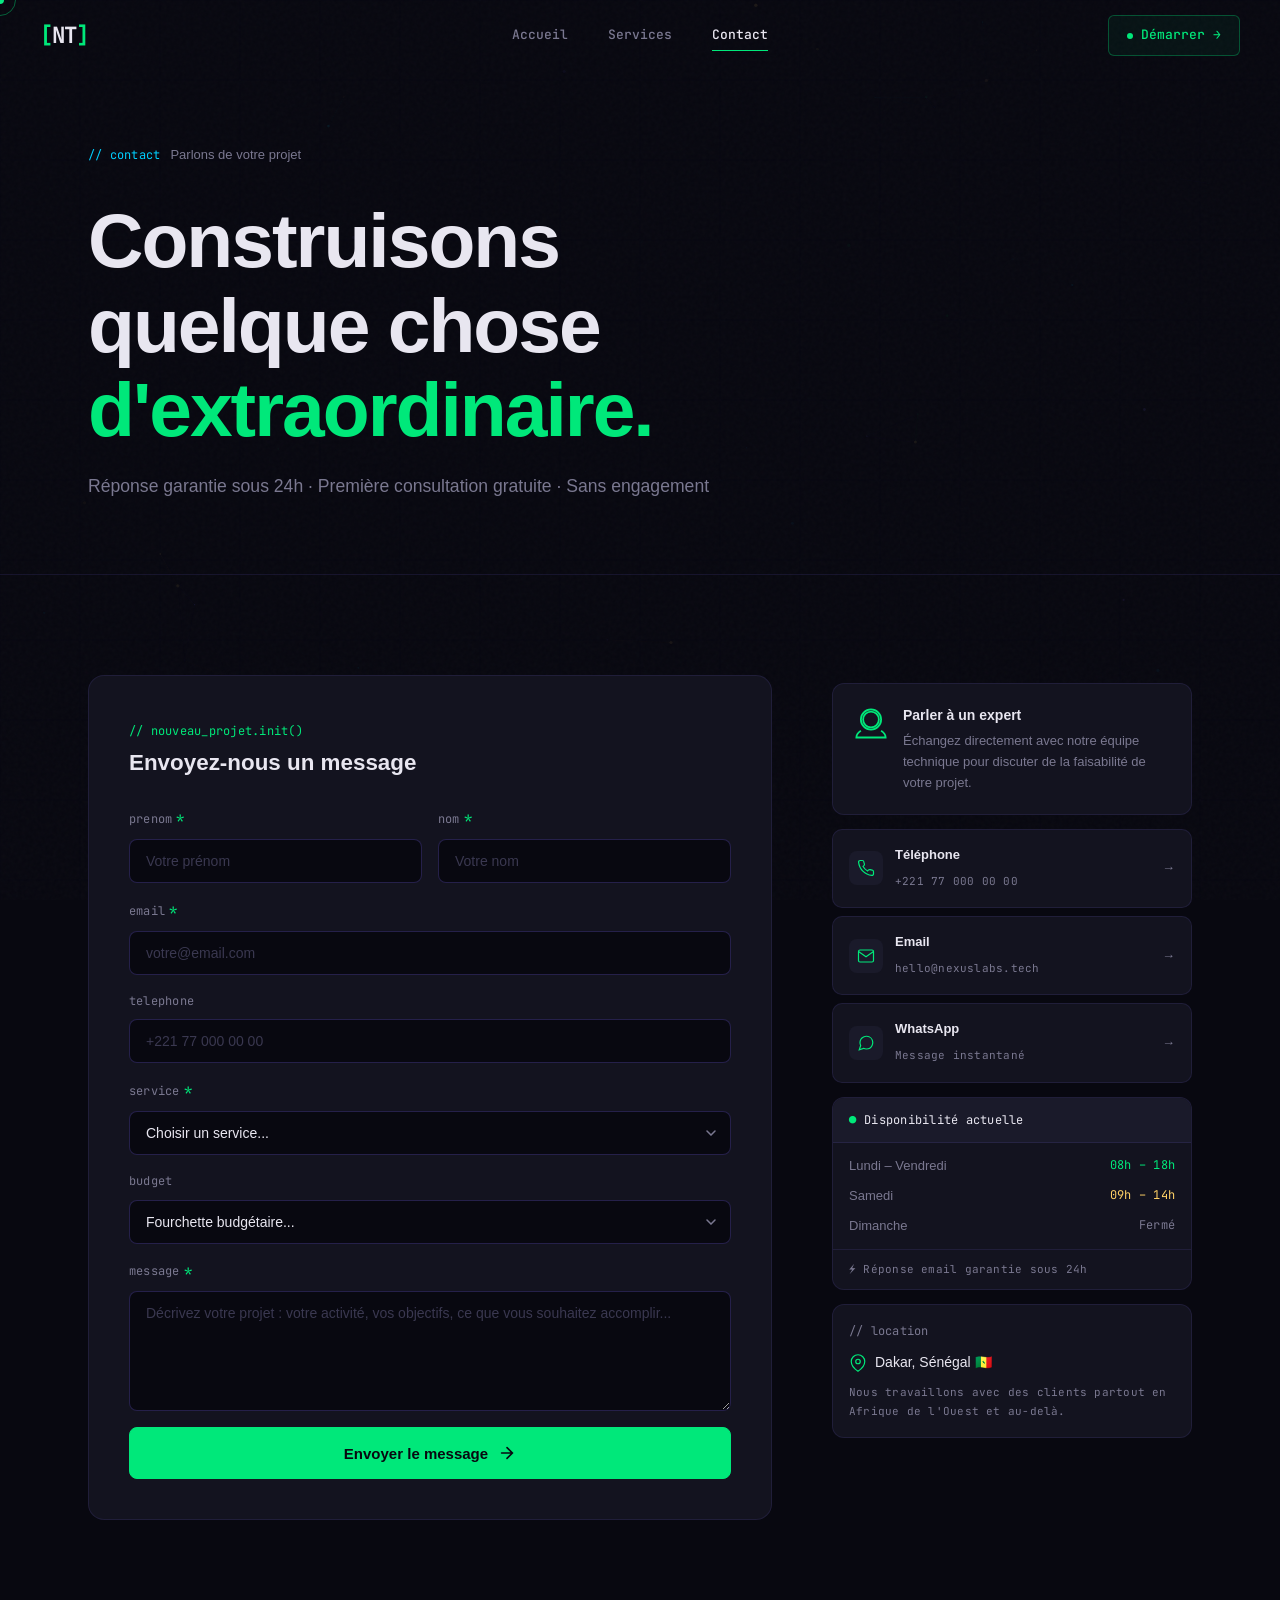
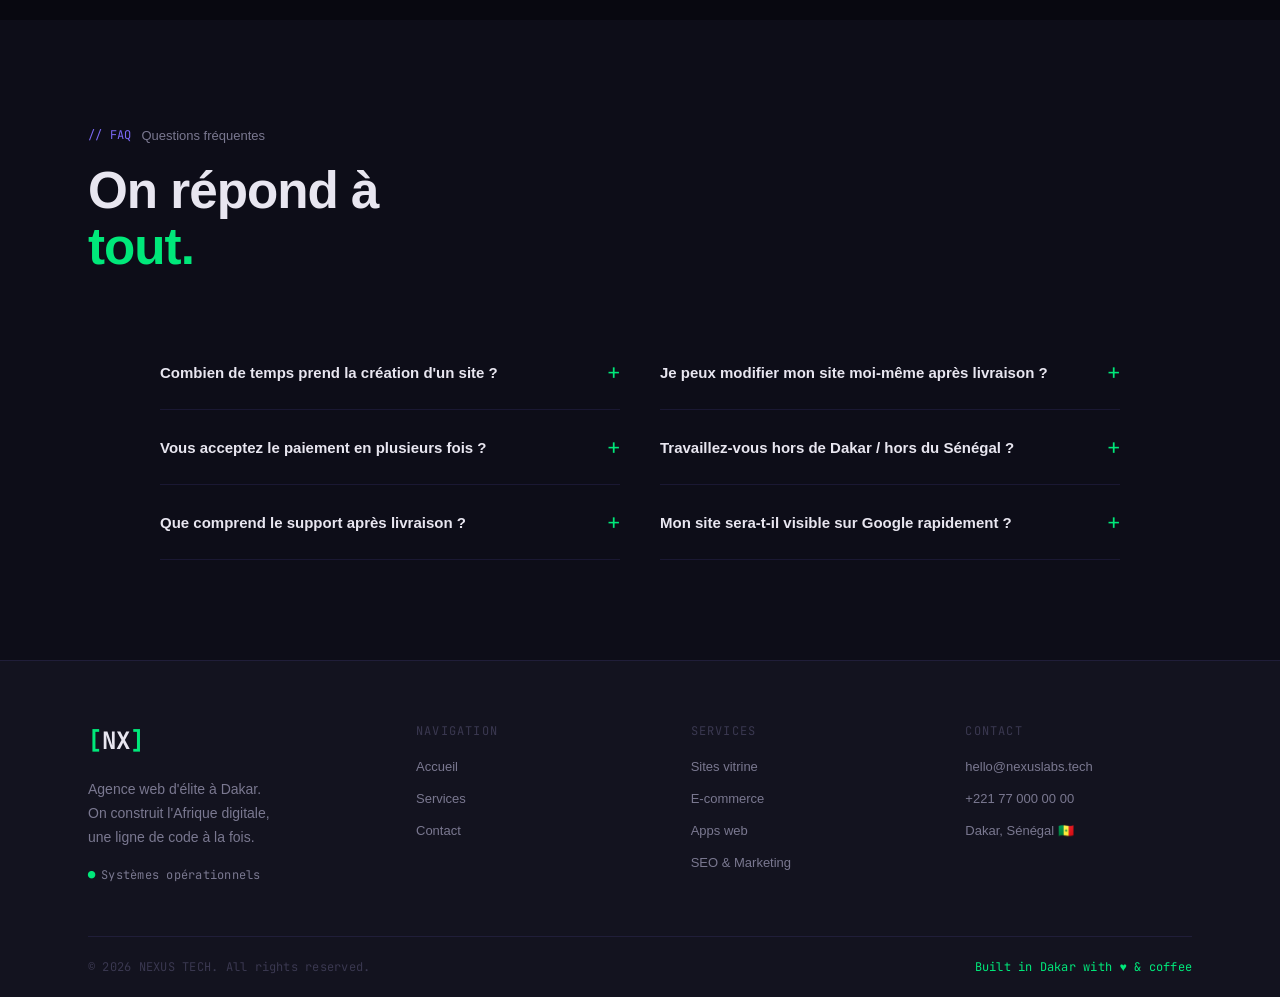
==== commit 7e8b820a: "Update print statement to show 'Goodbye World'" ====
--- a/contact.html
+++ b/contact.html
@@ -3,7 +3,7 @@
 <head>
   <meta charset="UTF-8"/>
   <meta name="viewport" content="width=device-width, initial-scale=1.0"/>
-  <title>Contact — NEXUS LABS · Agence Web Dakar</title>
+  <title>Contact — NEXUS TECH · Agence Web Dakar</title>
   <link rel="stylesheet" href="style.css"/>
   <link href="https://api.fontshare.com/v2/css?f[]=clash-display@400,500,600,700&f[]=cabinet-grotesk@300,400,500,700,800&display=swap" rel="stylesheet"/>
   <link href="https://fonts.googleapis.com/css2?family=JetBrains+Mono:wght@300;400;500;700&display=swap" rel="stylesheet"/>
@@ -16,7 +16,7 @@
 <div class="noise"></div>
 
 <nav class="nav" id="nav">
-  <a href="index.html" class="nav-logo"><span class="logo-bracket">[</span>NX<span class="logo-bracket">]</span></a>
+  <a href="index.html" class="nav-logo"><span class="logo-bracket">[</span>NT<span class="logo-bracket">]</span></a>
   <div class="nav-center">
     <a href="index.html" class="nav-link">Accueil</a>
     <a href="services.html" class="nav-link">Services</a>
@@ -330,7 +330,7 @@
       </div>
     </div>
     <div class="footer-bottom">
-      <span class="mono-sm">© 2026 NEXUS LABS. All rights reserved.</span>
+      <span class="mono-sm">© 2026 NEXUS TECH. All rights reserved.</span>
       <span class="mono-sm c-green">Built in Dakar with ♥ &amp; coffee</span>
     </div>
   </div>
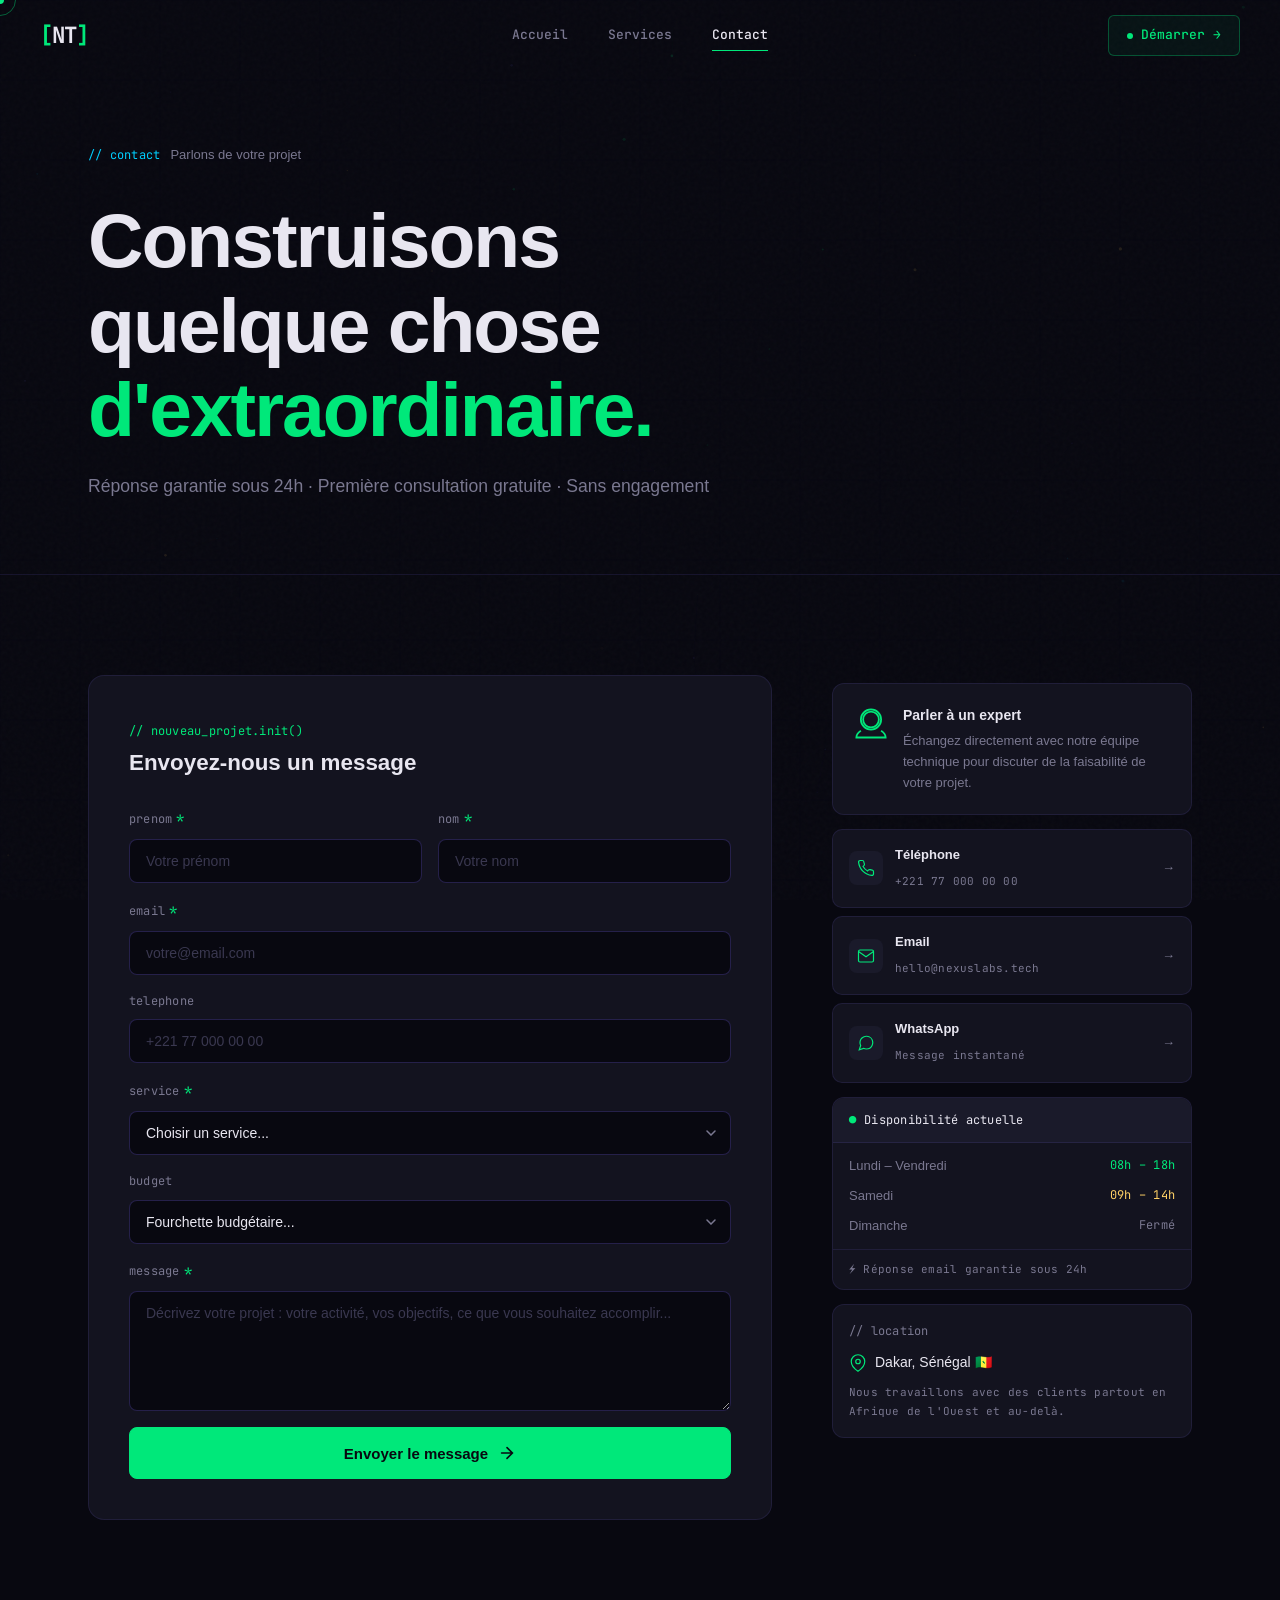
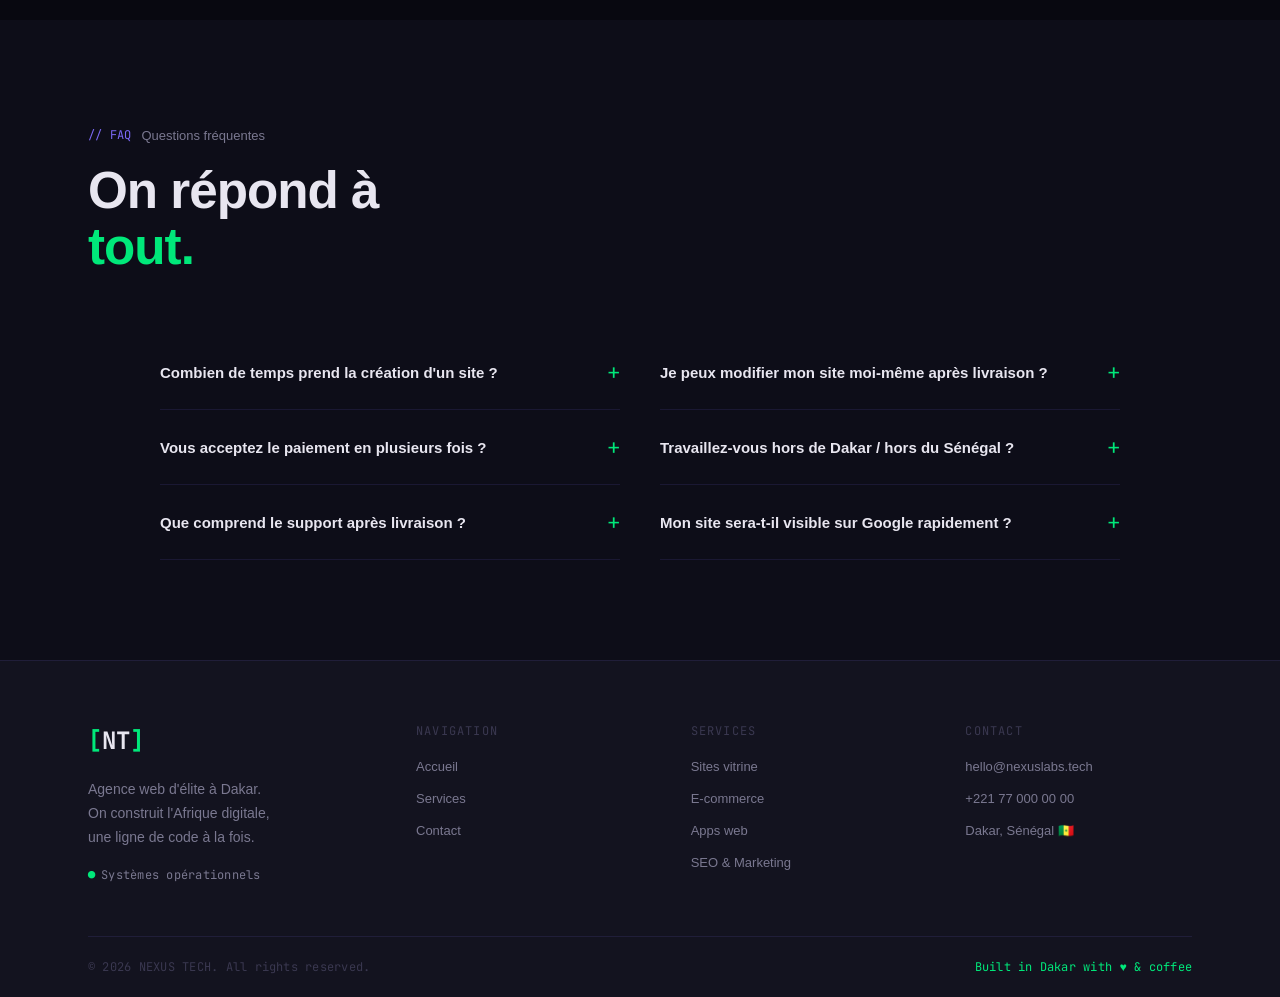
==== commit c9acf28a: "Update print statement from 'Hello' to 'Goodbye'" ====
--- a/contact.html
+++ b/contact.html
@@ -310,7 +310,7 @@
   <div class="container">
     <div class="footer-grid">
       <div class="footer-brand">
-        <div class="foot-logo"><span class="logo-bracket">[</span>NX<span class="logo-bracket">]</span></div>
+        <div class="foot-logo"><span class="logo-bracket">[</span>NT<span class="logo-bracket">]</span></div>
         <p>Agence web d'élite à Dakar.<br/>On construit l'Afrique digitale,<br/>une ligne de code à la fois.</p>
         <div class="foot-badge mono-sm"><span class="c-green">●</span> Systèmes opérationnels</div>
       </div>
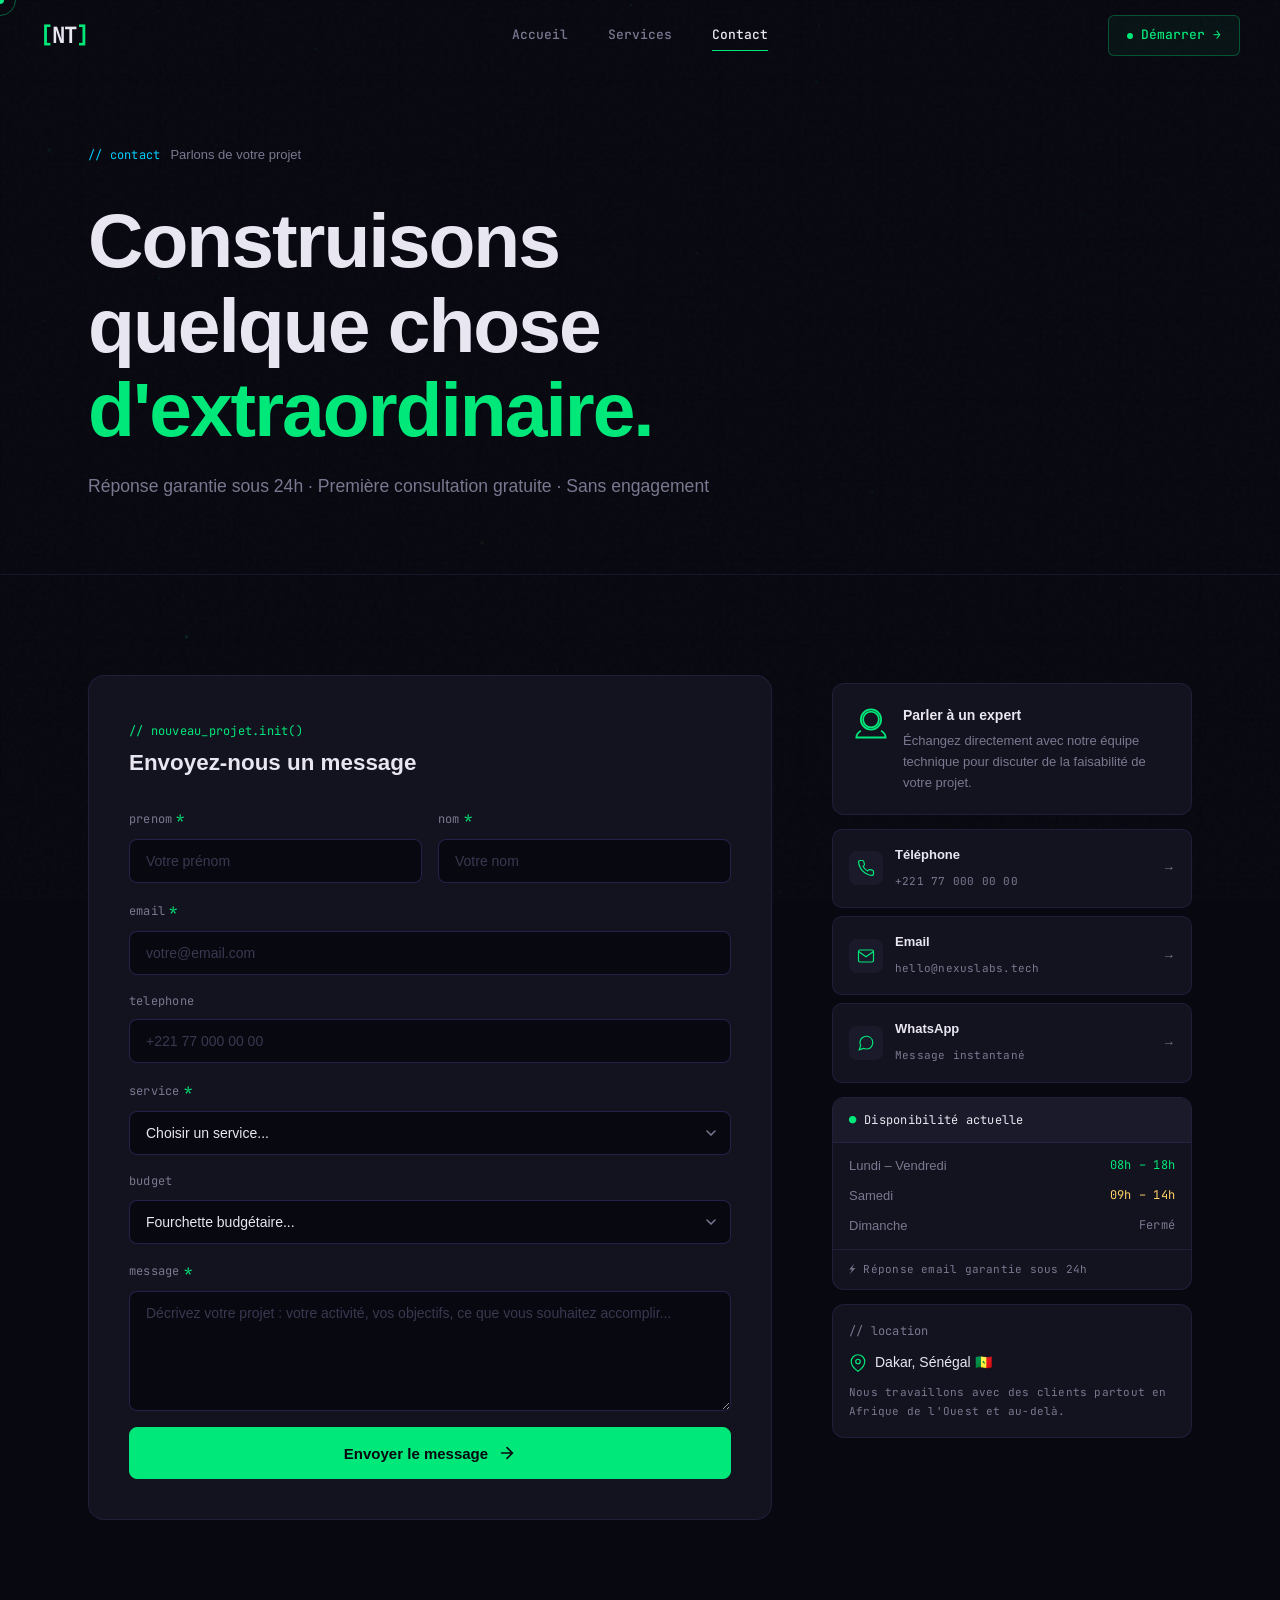
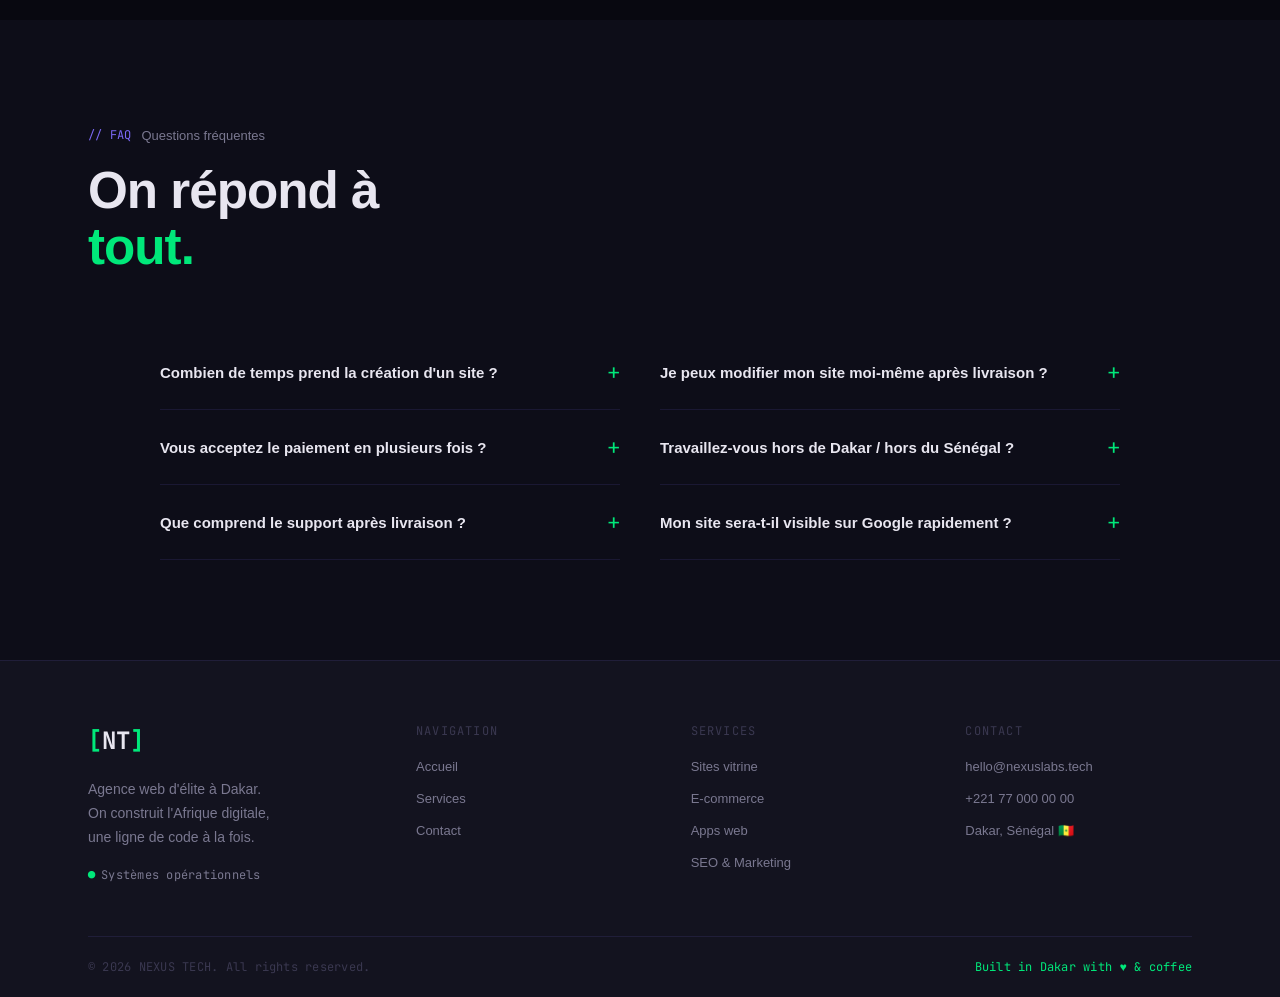
==== commit 557261a8: "Update print statement from 'Hello' to 'Goodbye'" ====
--- a/contact.html
+++ b/contact.html
@@ -3,6 +3,7 @@
 <head>
   <meta charset="UTF-8"/>
   <meta name="viewport" content="width=device-width, initial-scale=1.0"/>
+  <link rel="image" href="logo-nt.png"/>
   <title>Contact — NEXUS TECH · Agence Web Dakar</title>
   <link rel="stylesheet" href="style.css"/>
   <link href="https://api.fontshare.com/v2/css?f[]=clash-display@400,500,600,700&f[]=cabinet-grotesk@300,400,500,700,800&display=swap" rel="stylesheet"/>
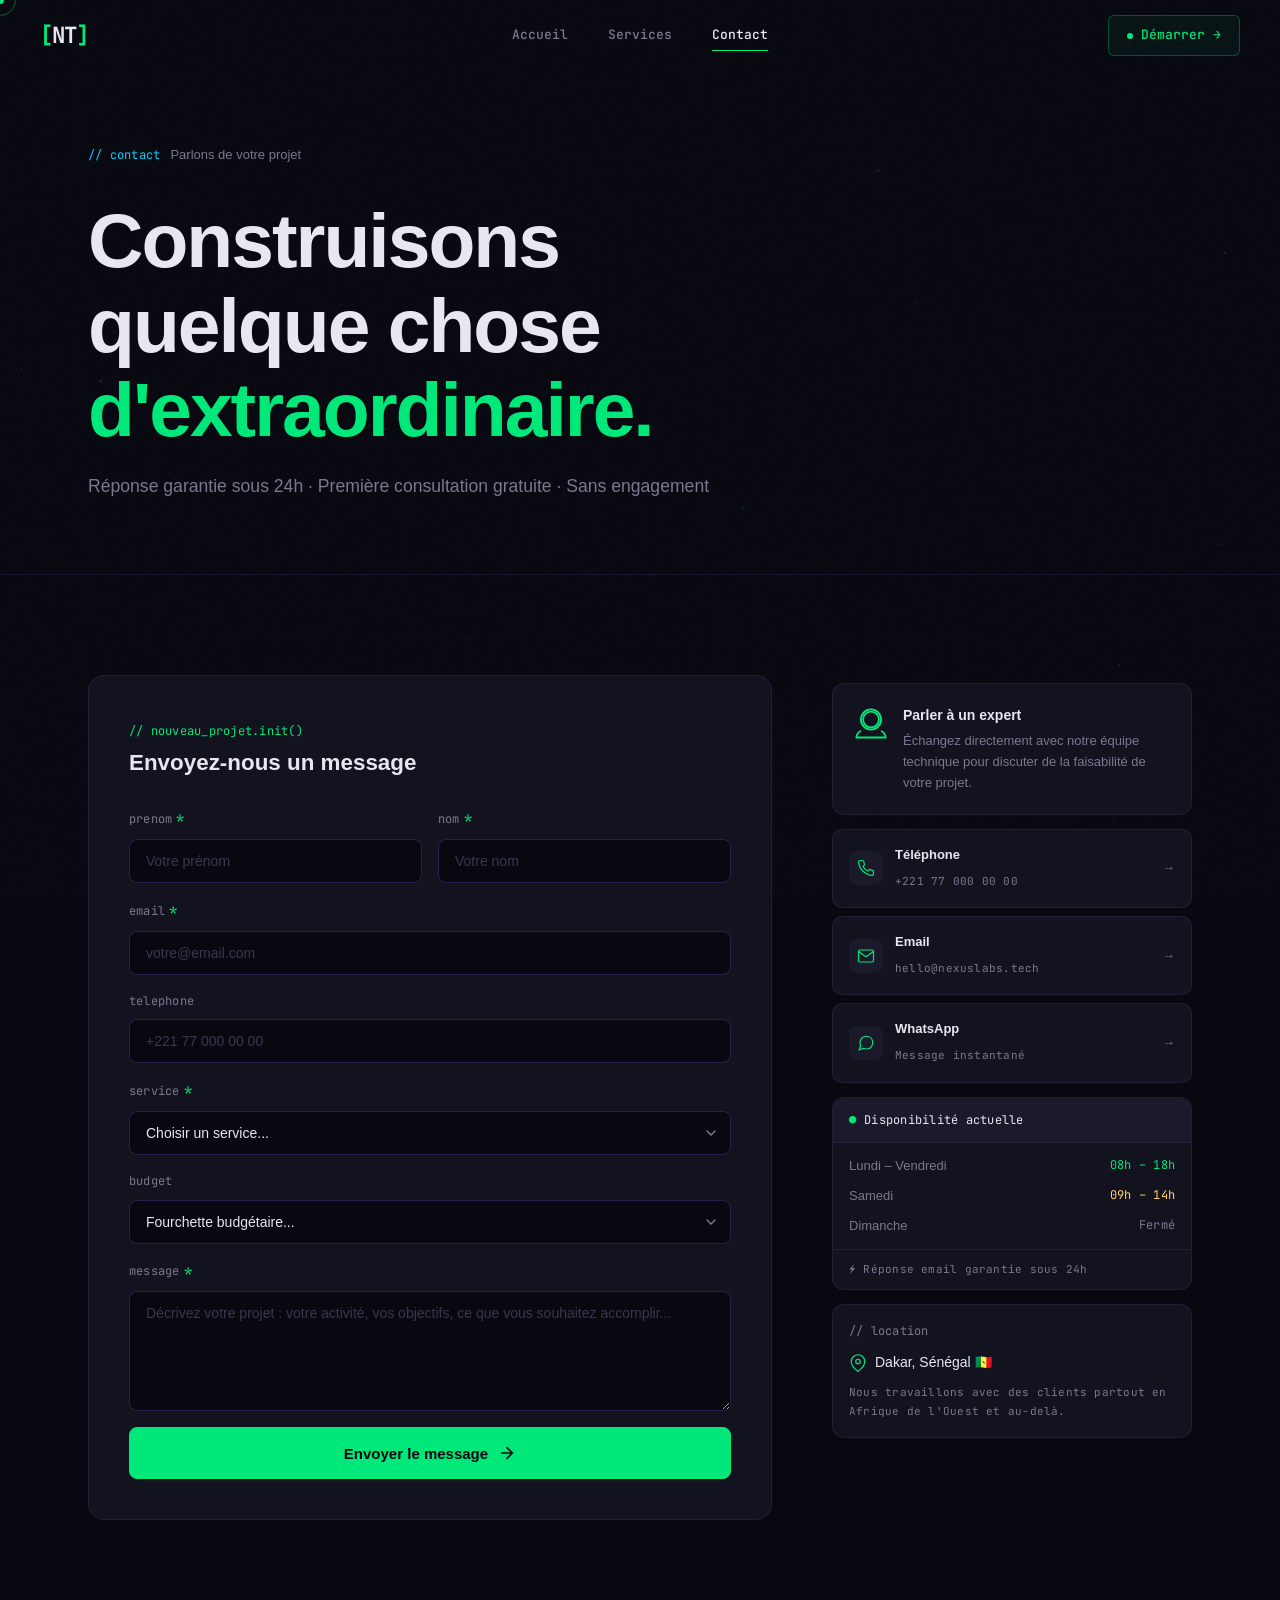
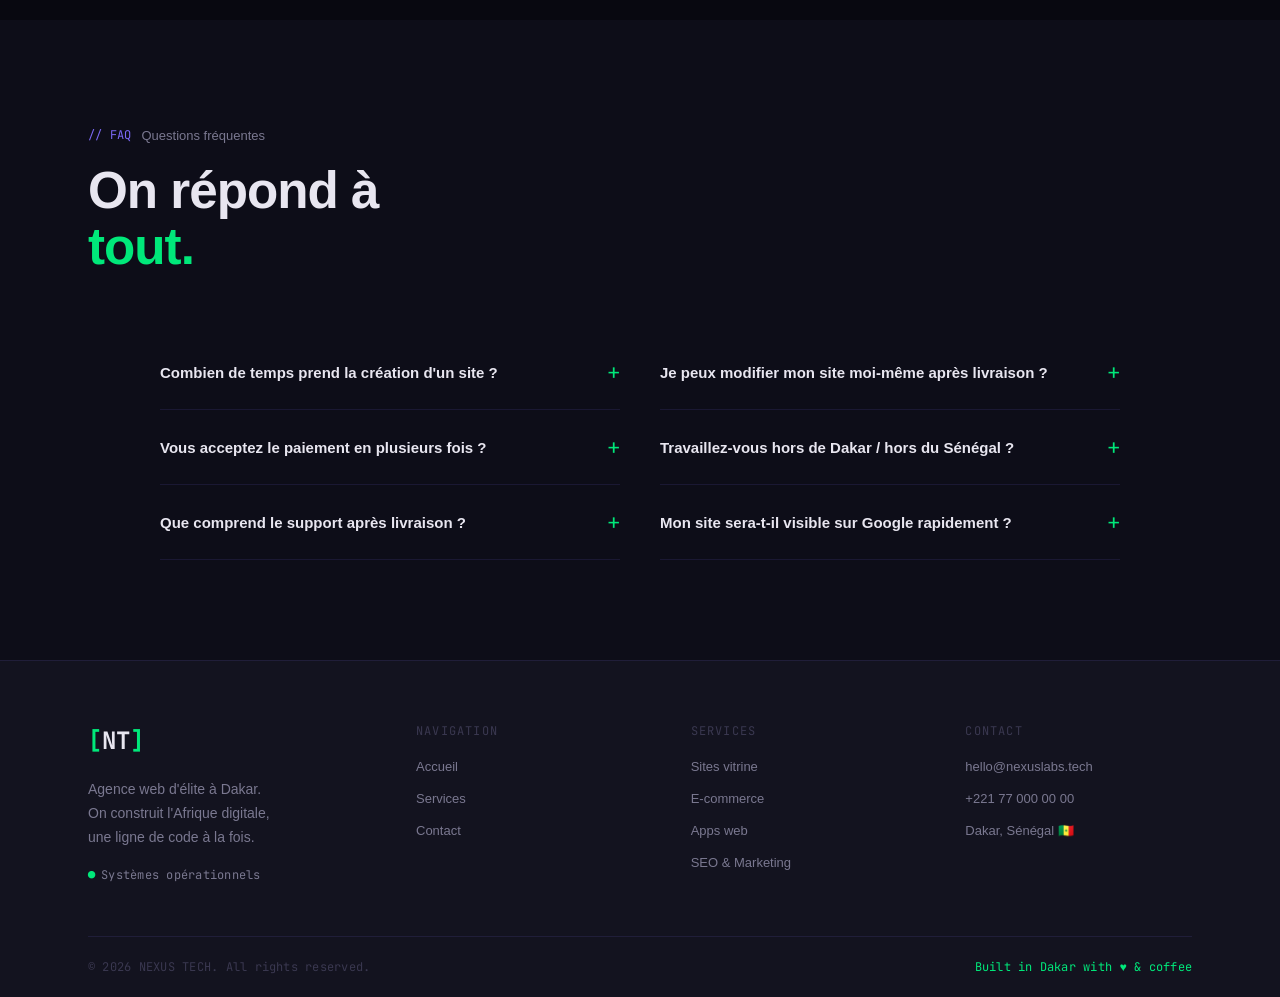
==== commit aab461b8: "Update print statement from 'Hello' to 'Goodbye'" ====
--- a/contact.html
+++ b/contact.html
@@ -3,8 +3,8 @@
 <head>
   <meta charset="UTF-8"/>
   <meta name="viewport" content="width=device-width, initial-scale=1.0"/>
-  <link rel="image" href="logo-nt.png"/>
   <title>Contact — NEXUS TECH · Agence Web Dakar</title>
+  <link rel="icon" type="image/png" href="logo-nt.png">
   <link rel="stylesheet" href="style.css"/>
   <link href="https://api.fontshare.com/v2/css?f[]=clash-display@400,500,600,700&f[]=cabinet-grotesk@300,400,500,700,800&display=swap" rel="stylesheet"/>
   <link href="https://fonts.googleapis.com/css2?family=JetBrains+Mono:wght@300;400;500;700&display=swap" rel="stylesheet"/>
